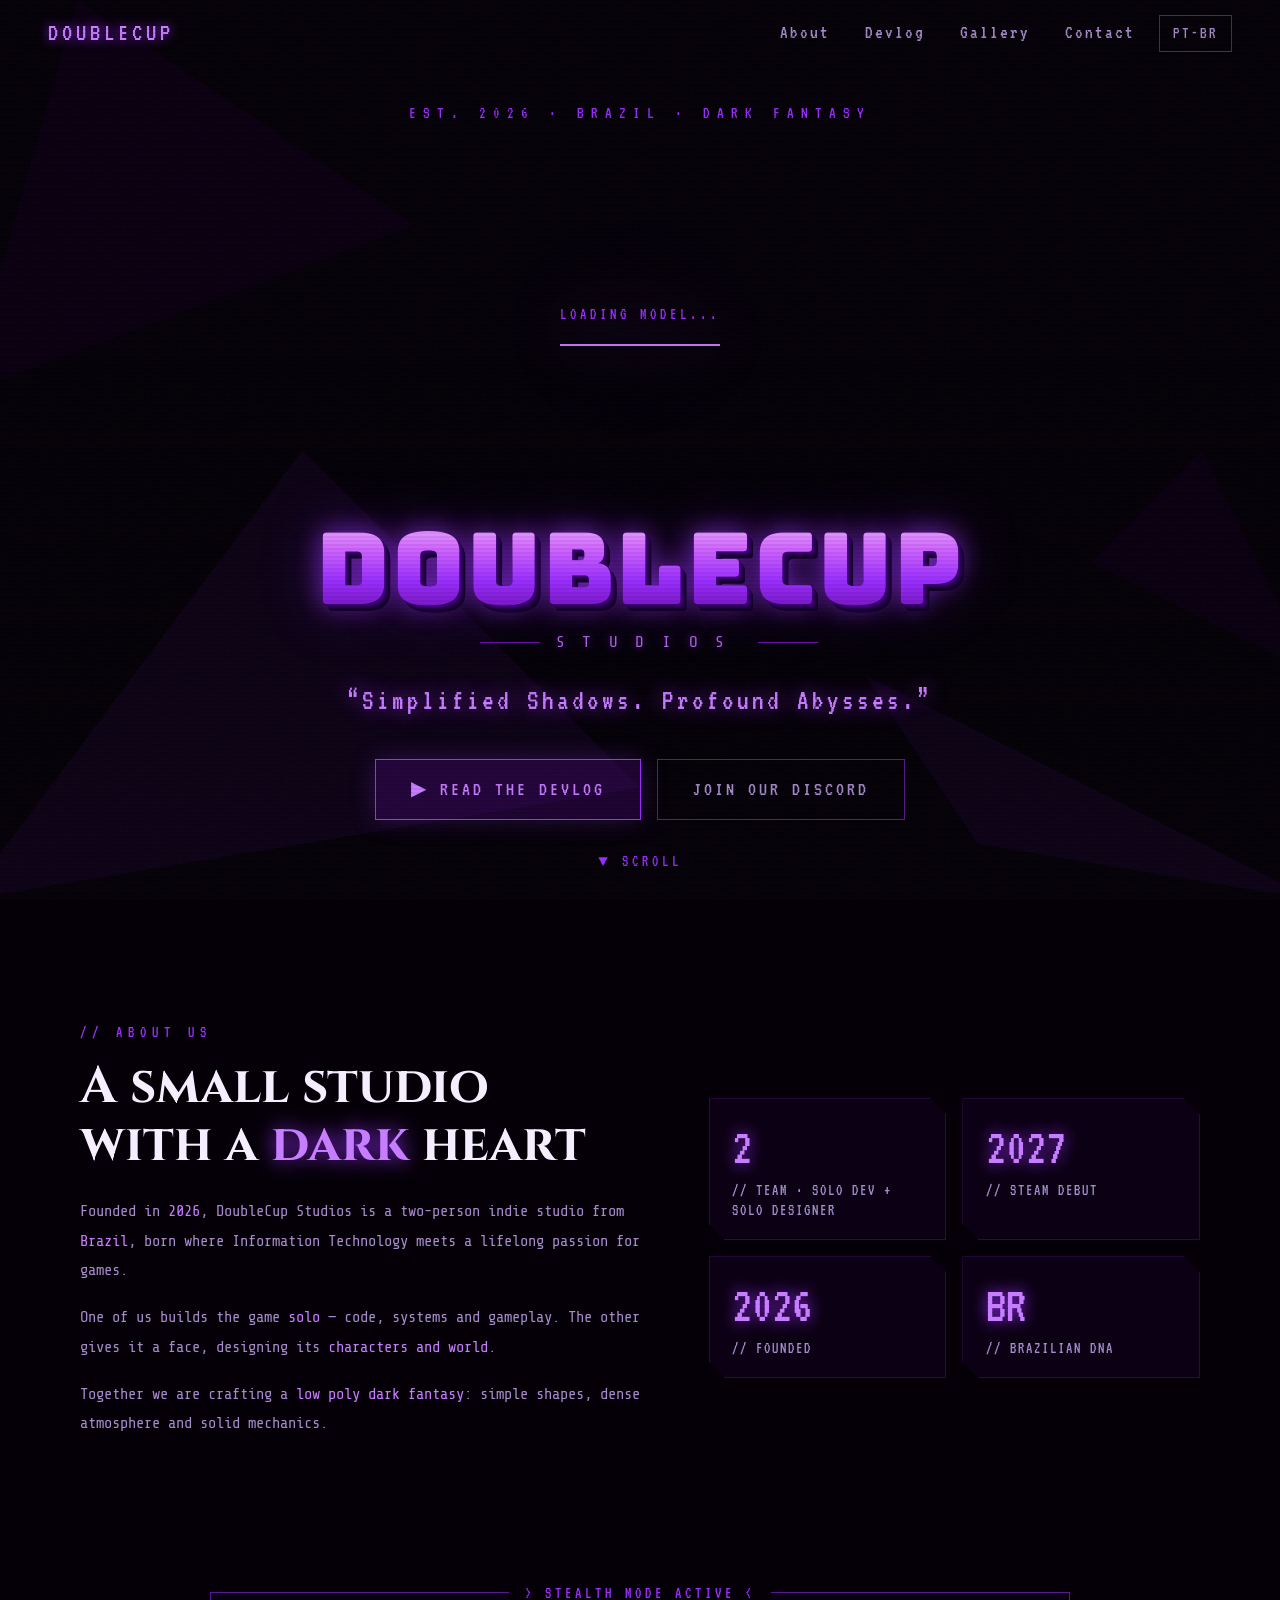
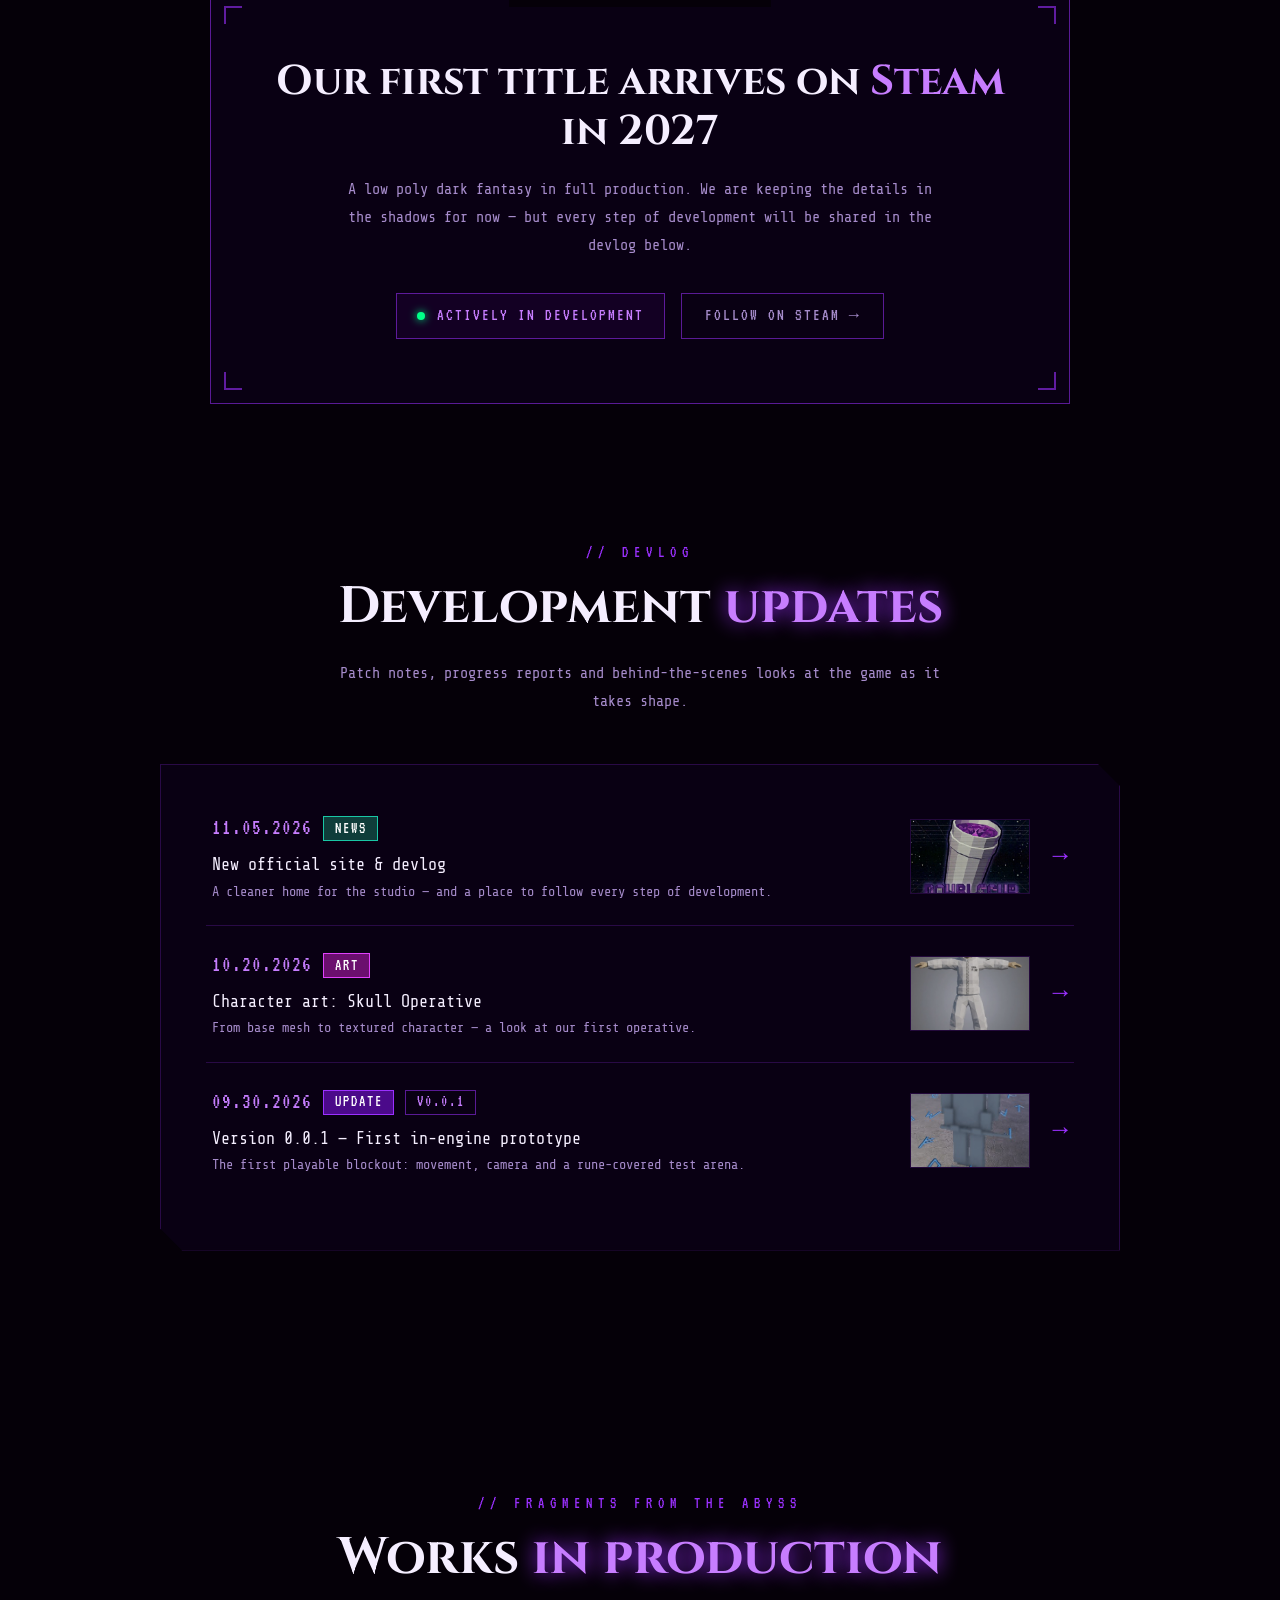
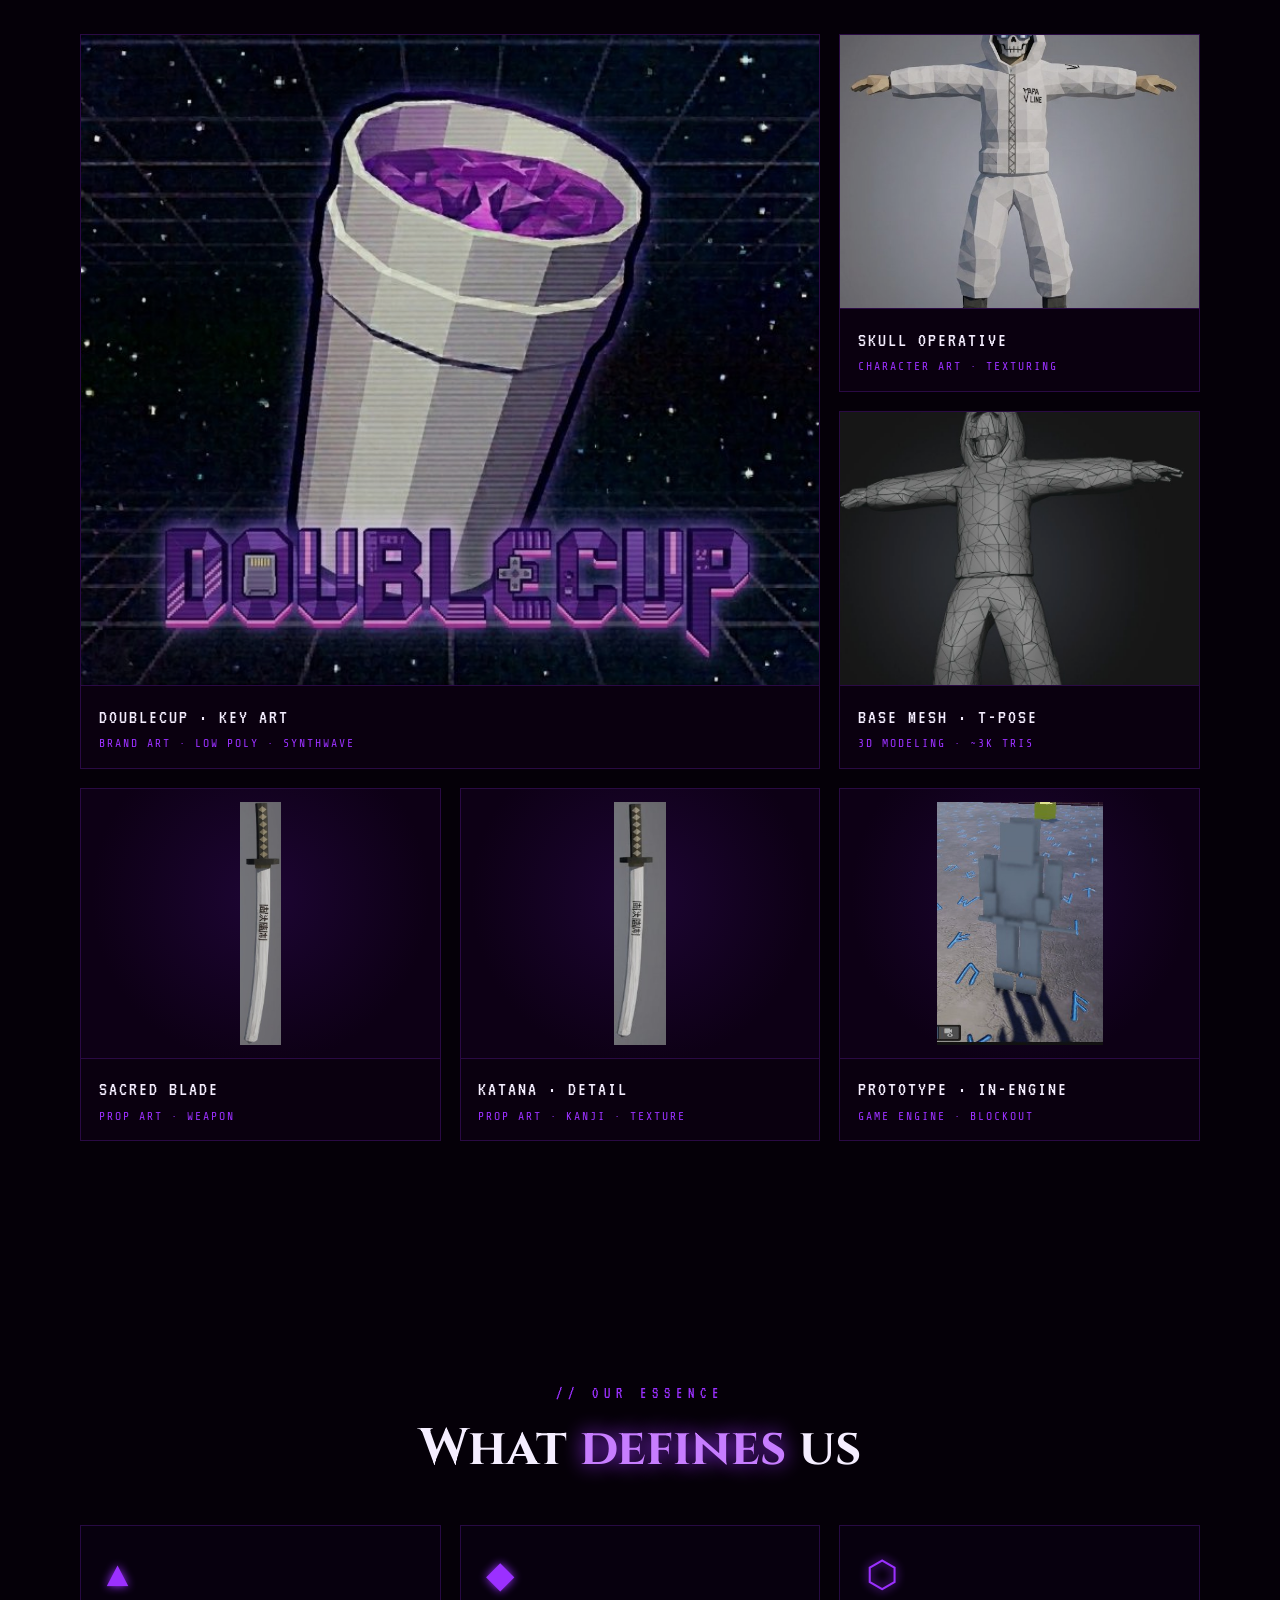
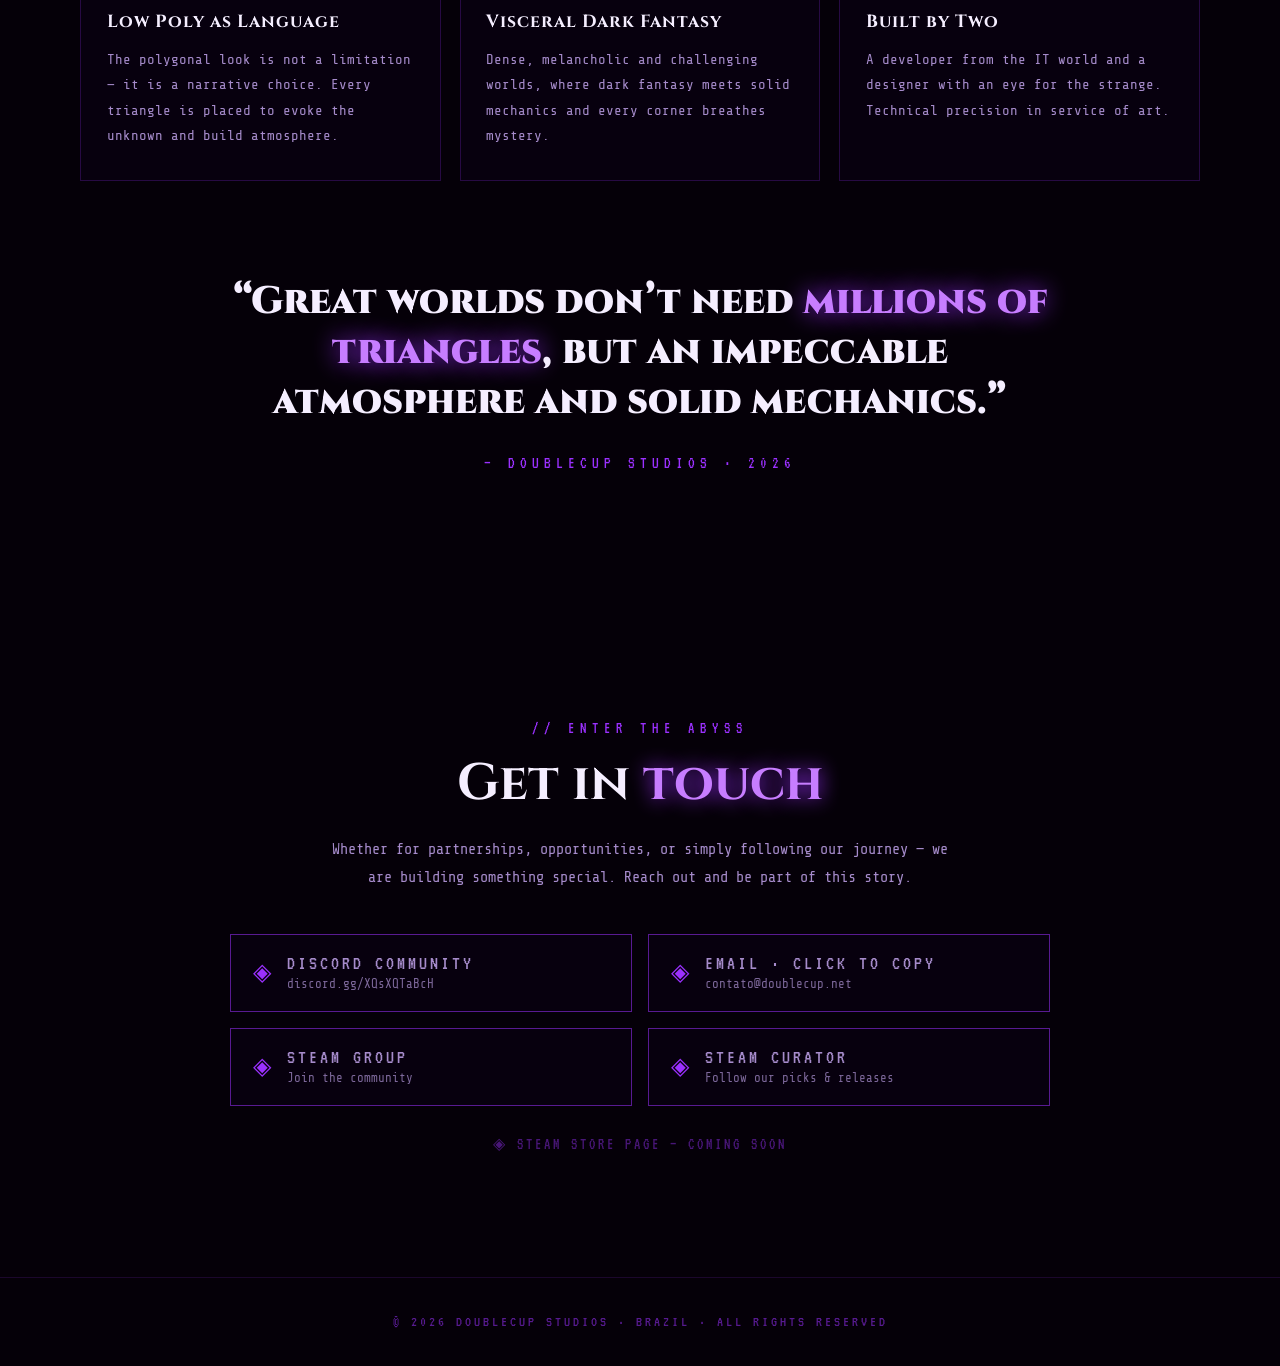
==== index.html @ 80211836 "Update da LandingPage 05/11/26" ====
<!DOCTYPE html>
<html lang="en">
<head>
  <meta charset="UTF-8">
  <meta name="viewport" content="width=device-width, initial-scale=1.0">
  <title>DoubleCup Studios</title>
  <meta name="description" content="DoubleCup Studios: a two-person indie game studio from Brazil crafting a low poly dark fantasy. First title coming to Steam in 2027.">
  <meta name="theme-color" content="#050008">

  <!-- Social share (Open Graph / Twitter) -->
  <meta property="og:type"        content="website">
  <meta property="og:site_name"   content="DoubleCup Studios">
  <meta property="og:title"       content="DoubleCup Studios">
  <meta property="og:description" content="Two-person indie studio from Brazil. Low poly dark fantasy, coming to Steam in 2027.">
  <meta property="og:url"         content="https://doublecup.vercel.app/">
  <meta property="og:image"       content="https://doublecup.vercel.app/assets/images/gallery/key-art.jpg">
  <meta name="twitter:card"       content="summary_large_image">

  <!-- Favicon -->
  <link rel="icon" type="image/png" sizes="64x64" href="assets/images/favicon-64.png">
  <link rel="icon" type="image/png" sizes="32x32" href="assets/images/favicon-32.png">
  <link rel="apple-touch-icon" href="assets/images/favicon.png">

  <!-- Fonts -->
  <link rel="preconnect" href="https://fonts.googleapis.com">
  <link rel="preconnect" href="https://fonts.gstatic.com" crossorigin>
  <link rel="stylesheet" href="https://fonts.googleapis.com/css2?family=Bungee&family=Cinzel:wght@700;900&family=Share+Tech+Mono&family=VT323&display=swap">

  <link rel="stylesheet" href="assets/css/styles.css">

  <!-- Marks JS as available so scroll-reveal only hides content when it can reveal it -->
  <script>document.documentElement.classList.add('js');</script>

  <!-- Three.js r128 — keep this exact version: the cup's "glitched" liquid look depends on it -->
  <script src="https://cdnjs.cloudflare.com/ajax/libs/three.js/r128/three.min.js" defer></script>
  <script src="assets/js/cup-geometry.js" defer></script>
  <script src="assets/js/i18n.js" defer></script>
  <script src="assets/js/devlog-data.js" defer></script>
  <script src="assets/js/main.js" defer></script>
</head>
<body>

  <a class="skip-link" href="#main" data-i18n="a11y.skip">Skip to content</a>

  <!-- Fixed background layers -->
  <div class="grid-bg" aria-hidden="true"></div>
  <div class="noise" aria-hidden="true"></div>

  <!-- ═════════════ NAVIGATION ═════════════ -->
  <header class="site-nav" id="siteNav">
    <a href="#hero" class="nav-logo" aria-label="DoubleCup Studios — top">DOUBLECUP</a>

    <nav class="nav-menu" id="navMenu" aria-label="Main">
      <ul class="nav-links">
        <li><a href="#about"   data-i18n="nav.about">About</a></li>
        <li><a href="#devlog"  data-i18n="nav.devlog">Devlog</a></li>
        <li><a href="#gallery" data-i18n="nav.gallery">Gallery</a></li>
        <li><a href="#contact" data-i18n="nav.contact">Contact</a></li>
      </ul>
    </nav>

    <div class="nav-actions">
      <button class="lang-toggle" id="langToggle" type="button" aria-label="Switch language">PT-BR</button>
      <button class="nav-burger" id="navBurger" type="button" aria-controls="navMenu" aria-expanded="false" data-i18n-aria="a11y.menu" aria-label="Menu">
        <span></span><span></span><span></span>
      </button>
    </div>
  </header>

  <main id="main">

    <!-- ═════════════ HERO ═════════════ -->
    <section id="hero" class="hero">
      <svg class="hero-polys" aria-hidden="true" viewBox="0 0 1200 800" preserveAspectRatio="xMidYMid slice">
        <polygon points="0,800 300,400 600,700"      fill="#9B30FF"/>
        <polygon points="900,0 1200,300 1000,100"    fill="#C77DFF"/>
        <polygon points="100,0 400,200 0,350"        fill="#6A0DAD"/>
        <polygon points="800,600 1200,800 900,750"   fill="#9B30FF"/>
        <polygon points="1100,400 1200,600 1000,500" fill="#6A0DAD"/>
      </svg>

      <div class="hero-inner">
        <p class="hero-eyebrow" data-i18n="hero.eyebrow">EST. 2026 &middot; BRAZIL &middot; DARK FANTASY</p>

        <!-- 3D cup (interactive) -->
        <div id="logo-viewer" role="img" aria-label="DoubleCup 3D logo — drag to rotate">
          <div id="viewer-loading">
            <span data-i18n="hero.loading">LOADING MODEL...</span>
            <div class="viewer-bar"><div class="viewer-bar-fill"></div></div>
          </div>
          <div id="viewer-hint" data-i18n="hero.hint">DRAG TO ROTATE</div>
        </div>

        <h1 class="wordmark">
          <span class="wordmark-main" data-text="DOUBLECUP">DOUBLECUP</span>
          <span class="wordmark-sub">STUDIOS</span>
        </h1>

        <p class="hero-tagline" data-i18n="hero.tagline">&ldquo;Simplified Shadows. Profound Abysses.&rdquo;</p>

        <div class="hero-ctas">
          <a href="#devlog" class="btn btn-primary" data-i18n="hero.cta1">&#9654; Read the devlog</a>
          <a href="https://discord.gg/XQsXQTaBcH" class="btn btn-ghost" target="_blank" rel="noopener noreferrer" data-i18n="hero.cta2">Join our Discord</a>
        </div>
      </div>

      <a href="#about" class="hero-scroll" aria-label="Scroll down" data-i18n="hero.scroll">&#9660; SCROLL</a>
    </section>

    <!-- ═════════════ ABOUT ═════════════ -->
    <section id="about" class="section">
      <div class="container about-grid fade-in">
        <div>
          <span class="section-label" data-i18n="about.label">// ABOUT US</span>
          <h2 class="section-title" data-i18n="about.title">A small studio<br>with a <span>dark</span> heart</h2>
          <div class="about-text">
            <p data-i18n="about.p1">Founded in <strong>2026</strong>, DoubleCup Studios is a two-person indie studio from <strong>Brazil</strong>, born where Information Technology meets a lifelong passion for games.</p>
            <p data-i18n="about.p2">One of us builds the game <strong>solo</strong> &mdash; code, systems and gameplay. The other gives it a face, designing its <strong>characters and world</strong>.</p>
            <p data-i18n="about.p3">Together we are crafting a <strong>low poly dark fantasy</strong>: simple shapes, dense atmosphere and solid mechanics.</p>
          </div>
        </div>

        <ul class="stats" role="list">
          <li class="stat-card">
            <div class="stat-number">2</div>
            <div class="stat-label" data-i18n="stat.team">// TEAM &middot; SOLO DEV + SOLO DESIGNER</div>
          </li>
          <li class="stat-card">
            <div class="stat-number">2027</div>
            <div class="stat-label" data-i18n="stat.steam">// STEAM DEBUT</div>
          </li>
          <li class="stat-card">
            <div class="stat-number">2026</div>
            <div class="stat-label" data-i18n="stat.founded">// FOUNDED</div>
          </li>
          <li class="stat-card">
            <div class="stat-number">BR</div>
            <div class="stat-label" data-i18n="stat.br">// BRAZILIAN DNA</div>
          </li>
        </ul>
      </div>
    </section>

    <!-- ═════════════ GAME / STEAM BANNER ═════════════ -->
    <section id="game" class="section section-tight">
      <div class="container">
        <div class="stealth-inner fade-in">
          <span class="corner corner-tl"></span><span class="corner corner-tr"></span>
          <span class="corner corner-bl"></span><span class="corner corner-br"></span>

          <span class="stealth-tag" data-i18n="game.tag">&gt; STEALTH MODE ACTIVE &lt;</span>
          <h2 class="stealth-title" data-i18n="game.title">Our first title arrives on <span>Steam</span> in 2027</h2>
          <p class="stealth-desc" data-i18n="game.desc">A low poly dark fantasy in full production. We are keeping the details in the shadows for now &mdash; but every step of development will be shared in the devlog below.</p>

          <div class="stealth-actions">
            <span class="status-badge"><span class="dot" aria-hidden="true"></span><span data-i18n="game.badge">ACTIVELY IN DEVELOPMENT</span></span>
            <a class="btn btn-ghost btn-sm" href="https://store.steampowered.com/curator/46138982/" target="_blank" rel="noopener noreferrer" data-i18n="game.cta">Follow on Steam &rarr;</a>
          </div>
        </div>
      </div>
    </section>

    <!-- ═════════════ DEVLOG / UPDATES ═════════════ -->
    <section id="devlog" class="section">
      <div class="container container-narrow">
        <div class="section-head fade-in">
          <span class="section-label" data-i18n="devlog.label">// DEVLOG</span>
          <h2 class="section-title" data-i18n="devlog.title">Development <span>updates</span></h2>
          <p class="section-intro" data-i18n="devlog.intro">Patch notes, progress reports and behind-the-scenes looks at the game as it takes shape.</p>
        </div>

        <div class="devlog-panel fade-in">
          <ul class="devlog-list" id="devlogList" role="list"></ul>
          <p class="devlog-empty" id="devlogEmpty" hidden data-i18n="devlog.empty">No updates yet. Stay tuned.</p>
          <div class="devlog-more-wrap">
            <button class="btn btn-ghost btn-sm" id="devlogMore" type="button" hidden data-i18n="devlog.more">View all updates</button>
          </div>
        </div>
      </div>
    </section>

    <!-- ═════════════ GALLERY ═════════════ -->
    <section id="gallery" class="section">
      <div class="container">
        <div class="section-head fade-in">
          <span class="section-label" data-i18n="gallery.label">// FRAGMENTS FROM THE ABYSS</span>
          <h2 class="section-title" data-i18n="gallery.title">Works <span>in production</span></h2>
        </div>

        <div class="works-grid">
          <a class="work-card work-feature fade-in" href="assets/images/gallery/key-art.jpg">
            <div class="work-img-wrap">
              <img class="work-img" src="assets/images/gallery/key-art.jpg" alt="DoubleCup key art: the low poly cup over a synthwave grid" loading="lazy" width="685" height="603">
            </div>
            <div class="work-info">
              <div class="work-title" data-i18n="work.keyart.t">DOUBLECUP &middot; KEY ART</div>
              <div class="work-tag" data-i18n="work.keyart.d">Brand Art &middot; Low Poly &middot; Synthwave</div>
            </div>
          </a>

          <a class="work-card fade-in" href="assets/images/gallery/skull-operative.jpg">
            <div class="work-img-wrap">
              <img class="work-img" src="assets/images/gallery/skull-operative.jpg" alt="Skull Operative: low poly character in a white hooded suit" loading="lazy" width="621" height="630">
            </div>
            <div class="work-info">
              <div class="work-title">SKULL OPERATIVE</div>
              <div class="work-tag" data-i18n="work.skull.d">Character Art &middot; Texturing</div>
            </div>
          </a>

          <a class="work-card fade-in" href="assets/images/gallery/base-mesh.jpg">
            <div class="work-img-wrap">
              <img class="work-img" src="assets/images/gallery/base-mesh.jpg" alt="Base mesh in T-pose shown as wireframe" loading="lazy" width="766" height="690">
            </div>
            <div class="work-info">
              <div class="work-title">BASE MESH &middot; T-POSE</div>
              <div class="work-tag" data-i18n="work.mesh.d">3D Modeling &middot; ~3K Tris</div>
            </div>
          </a>

          <a class="work-card is-tall fade-in" href="assets/images/gallery/sacred-blade.jpg">
            <div class="work-img-wrap">
              <img class="work-img" src="assets/images/gallery/sacred-blade.jpg" alt="Sacred Blade: low poly katana with kanji engraving" loading="lazy" width="114" height="681">
            </div>
            <div class="work-info">
              <div class="work-title" data-i18n="work.blade.t">SACRED BLADE</div>
              <div class="work-tag" data-i18n="work.blade.d">Prop Art &middot; Weapon</div>
            </div>
          </a>

          <a class="work-card is-tall fade-in" href="assets/images/gallery/katana-detail.jpg">
            <div class="work-img-wrap">
              <img class="work-img" src="assets/images/gallery/katana-detail.jpg" alt="Katana detail view" loading="lazy" width="74" height="352">
            </div>
            <div class="work-info">
              <div class="work-title" data-i18n="work.katana.t">KATANA &middot; DETAIL</div>
              <div class="work-tag" data-i18n="work.katana.d">Prop Art &middot; Kanji &middot; Texture</div>
            </div>
          </a>

          <a class="work-card is-tall fade-in" href="assets/images/gallery/prototype-engine.jpg">
            <div class="work-img-wrap">
              <img class="work-img" src="assets/images/gallery/prototype-engine.jpg" alt="In-engine prototype: blockout character on a rune-covered floor" loading="lazy" width="269" height="395">
            </div>
            <div class="work-info">
              <div class="work-title" data-i18n="work.proto.t">PROTOTYPE &middot; IN-ENGINE</div>
              <div class="work-tag" data-i18n="work.proto.d">Game Engine &middot; Blockout</div>
            </div>
          </a>
        </div>
      </div>
    </section>

    <!-- ═════════════ ESSENCE + MANIFESTO ═════════════ -->
    <section id="essence" class="section">
      <div class="container">
        <div class="section-head fade-in">
          <span class="section-label" data-i18n="essence.label">// OUR ESSENCE</span>
          <h2 class="section-title" data-i18n="essence.title">What <span>defines</span> us</h2>
        </div>

        <div class="pillars-grid">
          <article class="pillar fade-in">
            <div class="pillar-glyph" aria-hidden="true">&#9650;</div>
            <h3 class="pillar-title" data-i18n="p1.t">Low Poly as Language</h3>
            <p class="pillar-text" data-i18n="p1.x">The polygonal look is not a limitation &mdash; it is a narrative choice. Every triangle is placed to evoke the unknown and build atmosphere.</p>
          </article>
          <article class="pillar fade-in">
            <div class="pillar-glyph" aria-hidden="true">&#9670;</div>
            <h3 class="pillar-title" data-i18n="p2.t">Visceral Dark Fantasy</h3>
            <p class="pillar-text" data-i18n="p2.x">Dense, melancholic and challenging worlds, where dark fantasy meets solid mechanics and every corner breathes mystery.</p>
          </article>
          <article class="pillar fade-in">
            <div class="pillar-glyph" aria-hidden="true">&#11041;</div>
            <h3 class="pillar-title" data-i18n="p3.t">Built by Two</h3>
            <p class="pillar-text" data-i18n="p3.x">A developer from the IT world and a designer with an eye for the strange. Technical precision in service of art.</p>
          </article>
        </div>

        <figure class="manifesto fade-in">
          <blockquote data-i18n="manifesto.q">&ldquo;Great worlds don&rsquo;t need <span class="highlight">millions of triangles</span>, but an impeccable atmosphere and solid mechanics.&rdquo;</blockquote>
          <figcaption>&mdash; DOUBLECUP STUDIOS &middot; 2026</figcaption>
        </figure>
      </div>
    </section>

    <!-- ═════════════ CONTACT ═════════════ -->
    <section id="contact" class="section">
      <div class="container contact-inner fade-in">
        <span class="section-label" data-i18n="contact.label">// ENTER THE ABYSS</span>
        <h2 class="section-title" data-i18n="contact.title">Get in <span>touch</span></h2>
        <p class="section-intro" data-i18n="contact.desc">Whether for partnerships, opportunities, or simply following our journey &mdash; we are building something special. Reach out and be part of this story.</p>

        <div class="contact-links">
          <a href="https://discord.gg/XQsXQTaBcH" target="_blank" rel="noopener noreferrer" class="contact-link">
            <span class="cl-glyph" aria-hidden="true">&#9672;</span>
            <span class="cl-text"><span class="cl-title" data-i18n="contact.discord">DISCORD COMMUNITY</span><span class="cl-sub">discord.gg/XQsXQTaBcH</span></span>
          </a>
          <button type="button" class="contact-link" id="copyEmailBtn" data-email="contato@doublecup.net" title="Click to copy">
            <span class="cl-glyph" aria-hidden="true">&#9672;</span>
            <span class="cl-text"><span class="cl-title" data-i18n="contact.email">EMAIL &middot; CLICK TO COPY</span><span class="cl-sub">contato@doublecup.net</span></span>
          </button>
          <a href="https://steamcommunity.com/groups/DoubleCupStudios" target="_blank" rel="noopener noreferrer" class="contact-link">
            <span class="cl-glyph" aria-hidden="true">&#9672;</span>
            <span class="cl-text"><span class="cl-title" data-i18n="contact.group">STEAM GROUP</span><span class="cl-sub" data-i18n="contact.group.sub">Join the community</span></span>
          </a>
          <a href="https://store.steampowered.com/curator/46138982/" target="_blank" rel="noopener noreferrer" class="contact-link">
            <span class="cl-glyph" aria-hidden="true">&#9672;</span>
            <span class="cl-text"><span class="cl-title" data-i18n="contact.curator">STEAM CURATOR</span><span class="cl-sub" data-i18n="contact.curator.sub">Follow our picks &amp; releases</span></span>
          </a>
        </div>

        <p class="steam-soon" data-i18n="contact.soon">&#9672; Steam store page &mdash; coming soon</p>
      </div>
    </section>

  </main>

  <!-- ═════════════ FOOTER ═════════════ -->
  <footer class="site-footer">
    <p class="footer-text" data-i18n="footer.text">&copy; 2026 DOUBLECUP STUDIOS &middot; BRAZIL &middot; ALL RIGHTS RESERVED</p>
  </footer>

  <!-- Toast -->
  <div class="copy-toast" id="copyToast" role="status" aria-live="polite"></div>

  <!-- ═════════════ DEVLOG POST MODAL ═════════════ -->
  <div class="post-modal" id="postModal" hidden>
    <div class="post-backdrop" data-close></div>
    <article class="post-panel" role="dialog" aria-modal="true" aria-labelledby="postTitle">
      <header class="post-head">
        <div class="post-meta">
          <time id="postDate"></time>
          <span class="chip" id="postCat"></span>
          <span class="chip chip-ghost" id="postVersion" hidden></span>
        </div>
        <button class="icon-btn" type="button" data-close data-i18n-aria="devlog.close" aria-label="Close">&#x2715;</button>
      </header>
      <div class="post-scroll" id="postScroll">
        <h2 class="post-title" id="postTitle"></h2>
        <div class="post-body" id="postBody"></div>
        <div class="post-gallery" id="postGallery"></div>
      </div>
      <footer class="post-foot">
        <button class="btn btn-ghost btn-sm" type="button" id="postOlder" data-i18n="devlog.older">&larr; Older</button>
        <button class="btn btn-ghost btn-sm" type="button" id="postNewer" data-i18n="devlog.newer">Newer &rarr;</button>
      </footer>
    </article>
  </div>

  <!-- ═════════════ LIGHTBOX ═════════════ -->
  <div id="lightbox" role="dialog" aria-modal="true" aria-label="Image viewer" hidden>
    <button class="icon-btn lb-close" id="lbClose" type="button" aria-label="Close">&#x2715;</button>
    <button class="lb-arrow lb-prev" id="lbPrev" type="button" aria-label="Previous image">&#9664;</button>
    <button class="lb-arrow lb-next" id="lbNext" type="button" aria-label="Next image">&#9654;</button>
    <figure class="lb-figure">
      <img id="lbImg" src="data:," alt="">
      <figcaption id="lbCaption"><strong id="lbTitle"></strong><span id="lbTag"></span></figcaption>
    </figure>
    <div id="lbCounter"></div>
  </div>

</body>
</html>
---- assets/css/styles.css ----
/* ═══════════════════════════════════════════════════════════
   DoubleCup Studios — styles.css
   Dark Fantasy · Low Poly · PS1 Aesthetic
═══════════════════════════════════════════════════════════ */

/* ── DESIGN TOKENS ── */
:root {
  --purple:      #9B30FF;
  --purple-dim:  #6A0DAD;
  --purple-dark: #3D0066;
  --neon:        #C77DFF;
  --neon-bright: #E040FB;
  --green:       #00FF88;
  --bg:          #050008;
  --bg2:         #0A000F;
  --panel:       rgba(12, 0, 24, 0.72);
  --line:        rgba(155, 48, 255, 0.22);
  --line-strong: rgba(155, 48, 255, 0.55);
  --grid-color:  rgba(100, 0, 180, 0.18);
  --text:        #E8D5FF;
  --text-muted:  #A68BCB;
  --white:       #F5EEFF;

  --font-pixel:  'VT323', monospace;
  --font-mono:   'Share Tech Mono', monospace;
  --font-serif:  'Cinzel', serif;
  --font-block:  'Bungee', 'VT323', sans-serif;

  --nav-h:       68px;
  --container:   1120px;
  --cut:         16px;   /* clipped-corner size */
  color-scheme: dark;
}

/* ── RESET ── */
*, *::before, *::after { box-sizing: border-box; margin: 0; padding: 0; }
html { scroll-behavior: smooth; scroll-padding-top: var(--nav-h); -webkit-text-size-adjust: 100%; }
img { display: block; max-width: 100%; }
button { font: inherit; color: inherit; }
ul[role="list"] { list-style: none; }
[hidden] { display: none !important; }

/* ── BASE ── */
body {
  background: var(--bg);
  color: var(--text);
  font-family: var(--font-mono);
  line-height: 1.6;
  overflow-x: hidden;
}
::selection { background: var(--purple-dim); color: #fff; }
a { color: inherit; }
:focus-visible { outline: 2px solid var(--neon); outline-offset: 3px; }

.skip-link {
  position: fixed; top: -100px; left: 1rem; z-index: 30000;
  background: var(--purple-dim); color: #fff; padding: .6rem 1rem;
  font-family: var(--font-pixel); font-size: 1.1rem; letter-spacing: 2px; text-decoration: none;
}
.skip-link:focus { top: 1rem; }

/* ── SCANLINES (subtle) ── */
body::before {
  content: '';
  position: fixed; inset: 0;
  background: repeating-linear-gradient(0deg, transparent, transparent 2px, rgba(0,0,0,0.06) 2px, rgba(0,0,0,0.06) 4px);
  pointer-events: none;
  z-index: 9000;
}

/* ── RETRO GRID BACKGROUND ── */
.grid-bg { position: fixed; inset: 0; z-index: 0; overflow: hidden; pointer-events: none; }
.grid-bg::before {
  content: '';
  position: absolute; inset: -50%;
  background-image:
    linear-gradient(var(--grid-color) 1px, transparent 1px),
    linear-gradient(90deg, var(--grid-color) 1px, transparent 1px);
  background-size: 60px 60px;
  transform: perspective(600px) rotateX(45deg) translateY(-30%);
  transform-origin: center bottom;
  animation: gridScroll 12s linear infinite;
}
.grid-bg::after {
  content: '';
  position: absolute; bottom: 0; left: 0; right: 0; height: 60%;
  background: linear-gradient(to top, var(--bg) 20%, transparent);
}
@keyframes gridScroll {
  from { transform: perspective(600px) rotateX(45deg) translateY(-30%); }
  to   { transform: perspective(600px) rotateX(45deg) translateY(-30%) translateZ(-60px); }
}

.noise {
  position: fixed; inset: 0; z-index: 1; pointer-events: none; opacity: 0.03;
  background-image: url("data:image/svg+xml,%3Csvg viewBox='0 0 256 256' xmlns='http://www.w3.org/2000/svg'%3E%3Cfilter id='n'%3E%3CfeTurbulence type='fractalNoise' baseFrequency='0.9' numOctaves='4' stitchTiles='stitch'/%3E%3C/filter%3E%3Crect width='100%25' height='100%25' filter='url(%23n)'/%3E%3C/svg%3E");
  background-size: 256px;
}

/* ═════════════ NAVIGATION ═════════════ */
.site-nav {
  position: fixed; top: 0; left: 0; right: 0; z-index: 100;
  height: var(--nav-h);
  display: flex; align-items: center; justify-content: space-between; gap: 1.5rem;
  padding: 0 clamp(1rem, 4vw, 3rem);
  border-bottom: 1px solid transparent;
  transition: background .3s, border-color .3s, backdrop-filter .3s;
}
.site-nav.scrolled {
  background: rgba(5, 0, 8, 0.86);
  border-bottom-color: var(--line);
  -webkit-backdrop-filter: blur(10px);
  backdrop-filter: blur(10px);
}
.nav-logo {
  font-family: var(--font-pixel); font-size: 1.6rem; letter-spacing: 4px;
  color: var(--neon); text-shadow: 0 0 12px var(--purple); text-decoration: none;
}
.nav-menu { margin-left: auto; }
.nav-links { display: flex; gap: 2.2rem; list-style: none; }
.nav-links a {
  font-family: var(--font-pixel); font-size: 1.2rem; letter-spacing: 2px;
  color: var(--text-muted); text-decoration: none; position: relative; transition: color .2s;
}
.nav-links a::after {
  content: ''; position: absolute; bottom: -4px; left: 0;
  width: 0; height: 1px; background: var(--neon); transition: width .2s;
}
.nav-links a:hover, .nav-links a.active { color: var(--neon); }
.nav-links a:hover::after, .nav-links a.active::after { width: 100%; }

.nav-actions { display: flex; align-items: center; gap: .8rem; }
.lang-toggle {
  font-family: var(--font-pixel); font-size: 1.05rem; letter-spacing: 2px;
  color: var(--text-muted); background: transparent;
  border: 1px solid var(--line-strong); padding: .25rem .8rem; cursor: pointer;
  transition: color .2s, border-color .2s;
}
.lang-toggle:hover { color: var(--neon); border-color: var(--neon); }

.nav-burger {
  display: none; width: 40px; height: 36px; background: transparent;
  border: 1px solid var(--line-strong); cursor: pointer;
  flex-direction: column; justify-content: center; align-items: center; gap: 5px;
}
.nav-burger span { display: block; width: 18px; height: 2px; background: var(--neon); transition: transform .25s, opacity .25s; }
.nav-burger[aria-expanded="true"] span:nth-child(1) { transform: translateY(7px) rotate(45deg); }
.nav-burger[aria-expanded="true"] span:nth-child(2) { opacity: 0; }
.nav-burger[aria-expanded="true"] span:nth-child(3) { transform: translateY(-7px) rotate(-45deg); }

/* ═════════════ SHARED ═════════════ */
main, .site-footer { position: relative; z-index: 2; }
.section { padding: clamp(4.5rem, 10vw, 7.5rem) clamp(1rem, 4vw, 2rem); }
.section-tight { padding-top: 1rem; padding-bottom: 1rem; }
.container { max-width: var(--container); margin: 0 auto; }
.container-narrow { max-width: 960px; }
.section-head { text-align: center; margin-bottom: 3rem; }

.section-label {
  display: block; margin-bottom: .8rem;
  font-family: var(--font-pixel); font-size: 1rem; letter-spacing: 6px; color: var(--purple);
}
.section-title {
  font-family: var(--font-serif); font-weight: 700;
  font-size: clamp(2rem, 5vw, 3.2rem); line-height: 1.12;
  color: var(--white); margin-bottom: 1.5rem;
}
.section-title span { color: var(--neon); text-shadow: 0 0 20px var(--purple); }
.section-intro { color: var(--text-muted); font-size: .95rem; line-height: 1.85; max-width: 620px; margin: 0 auto; }

/* Buttons */
.btn {
  display: inline-flex; align-items: center; justify-content: center; gap: .6rem;
  padding: .85rem 2.2rem; cursor: pointer;
  font-family: var(--font-pixel); font-size: 1.25rem; letter-spacing: 3px; text-transform: uppercase;
  text-decoration: none; position: relative; overflow: hidden; isolation: isolate;
  border: 1px solid var(--purple); background: transparent; color: var(--neon);
  transition: color .3s, border-color .3s, background .3s;
}
.btn::before {
  content: ''; position: absolute; inset: 0; z-index: -1;
  background: var(--purple-dim); transform: translateX(-101%); transition: transform .3s;
}
.btn:hover::before { transform: translateX(0); }
.btn:hover { color: #fff; border-color: var(--neon); }
.btn-primary { background: rgba(106, 13, 173, 0.25); box-shadow: 0 0 24px rgba(155,48,255,.25); }
.btn-ghost { border-color: var(--line-strong); color: var(--text-muted); }
.btn-sm { padding: .55rem 1.4rem; font-size: 1.05rem; letter-spacing: 2px; }
.btn:disabled { opacity: .35; cursor: default; }
.btn:disabled::before { display: none; }
.btn:disabled:hover { color: var(--text-muted); border-color: var(--line-strong); }

.icon-btn {
  background: none; border: 1px solid transparent; cursor: pointer;
  font-family: var(--font-pixel); font-size: 1.6rem; line-height: 1;
  color: var(--text-muted); width: 40px; height: 40px;
  display: inline-flex; align-items: center; justify-content: center;
  transition: color .2s, border-color .2s, transform .2s;
}
.icon-btn:hover { color: var(--neon); border-color: var(--line-strong); transform: rotate(90deg); }

.chip {
  display: inline-block; padding: .05rem .65rem;
  font-family: var(--font-pixel); font-size: 1rem; letter-spacing: 2px; line-height: 1.35;
  color: #fff; background: var(--purple-dim); border: 1px solid var(--purple);
  text-transform: uppercase; white-space: nowrap;
}
.chip-update  { background: #4b0a8a; }
.chip-devlog  { background: #2e1066; border-color: #6a4dff; }
.chip-art     { background: #6b0f6e; border-color: var(--neon-bright); }
.chip-news    { background: #0f3d3a; border-color: #19c7a5; }
.chip-ghost   { background: transparent; color: var(--neon); border-color: var(--line-strong); }

/* ═════════════ HERO ═════════════ */
.hero {
  position: relative; min-height: 100vh; min-height: 100svh;
  display: flex; align-items: center; justify-content: center; text-align: center;
  padding: calc(var(--nav-h) + 2rem) 1rem 5rem;
  overflow: hidden;
}
.hero-polys { position: absolute; inset: 0; width: 100%; height: 100%; pointer-events: none; opacity: .06; }
.hero-inner { position: relative; z-index: 1; display: flex; flex-direction: column; align-items: center; }
.hero-eyebrow {
  font-family: var(--font-pixel); font-size: 1.05rem; letter-spacing: 7px; color: var(--purple);
  margin-bottom: .5rem;
}

/* 3D viewer */
#logo-viewer {
  width: 440px; height: 380px; max-width: 86vw; max-height: 42vh;
  position: relative; margin: 0 auto .4rem;
  filter: drop-shadow(0 0 28px rgba(155,48,255,.6)) drop-shadow(0 0 70px rgba(155,48,255,.18));
}
#logo-viewer canvas { width: 100% !important; height: 100% !important; display: block; cursor: grab; touch-action: pan-y; }
#logo-viewer canvas:active { cursor: grabbing; }
#logo-viewer .viewer-fallback { width: 100%; height: 100%; object-fit: contain; animation: logoFloat 6s ease-in-out infinite; }
#viewer-loading {
  position: absolute; inset: 0; display: flex; flex-direction: column; align-items: center; justify-content: center;
  font-family: var(--font-pixel); color: var(--purple); letter-spacing: 4px; font-size: 1rem; pointer-events: none;
}
.viewer-bar { width: 160px; height: 2px; background: rgba(155,48,255,.2); margin-top: 1rem; overflow: hidden; }
.viewer-bar-fill { height: 100%; background: var(--neon); animation: loadBar 1.8s ease-in-out infinite; }
@keyframes loadBar { from { width: 0; } to { width: 100%; } }
#viewer-hint {
  position: absolute; bottom: 6px; left: 50%; transform: translateX(-50%);
  font-family: var(--font-pixel); font-size: .9rem; letter-spacing: 3px;
  color: rgba(199,125,255,.55); white-space: nowrap; pointer-events: none;
  opacity: 0; transition: opacity 1s;
}

/* Wordmark — chunky extruded block letters */
.wordmark {
  display: flex; flex-direction: column; align-items: center;
  margin-bottom: 1.4rem; font-weight: 400;
  animation: logoFloat 6s ease-in-out infinite;
}
.wordmark-main {
  position: relative; display: inline-block;
  font-family: var(--font-block);
  font-size: clamp(2.5rem, 10.5vw, 6.2rem); line-height: 1; letter-spacing: .02em;
  background: linear-gradient(180deg, #F1B8FF 0%, #D066FF 30%, #9B30FF 62%, #6A0DAD 100%);
  -webkit-background-clip: text; background-clip: text;
  color: transparent; -webkit-text-fill-color: transparent;
}
/* extrude + glow layer drawn behind the gradient face */
.wordmark-main::before {
  content: attr(data-text);
  position: absolute; left: 0; top: 0; z-index: -1;
  color: #2A0050; -webkit-text-fill-color: #2A0050;
  text-shadow:
    1px 1px 0 #3D0077, 2px 2px 0 #3D0077, 3px 3px 0 #2A0050,
    4px 4px 0 #2A0050, 5px 5px 0 #1A0035, 6px 7px 0 #12002A,
    0 0 26px rgba(155,48,255,.75), 0 0 60px rgba(155,48,255,.35);
}
.wordmark-sub {
  margin-top: .7rem; display: inline-flex; align-items: center; gap: 1rem;
  font-family: var(--font-mono); font-size: clamp(.8rem, 2vw, 1rem); letter-spacing: 1.1em;
  padding-left: 1.1em; color: #B066E6; text-shadow: 0 0 10px rgba(155,48,255,.6);
}
.wordmark-sub::before, .wordmark-sub::after {
  content: ''; width: clamp(24px, 6vw, 60px); height: 1px; background: var(--purple-dim);
}
@keyframes logoFloat { 0%,100% { transform: translateY(0); } 50% { transform: translateY(-8px); } }

.hero-tagline {
  font-family: var(--font-pixel); font-size: clamp(1.25rem, 3.2vw, 1.8rem);
  color: var(--neon); letter-spacing: 3px; text-shadow: 0 0 20px var(--purple);
  margin-bottom: 2.2rem; padding: 0 .5rem;
}
.hero-ctas { display: flex; gap: 1rem; flex-wrap: wrap; justify-content: center; }
.hero-scroll {
  position: absolute; bottom: 1.6rem; left: 50%; transform: translateX(-50%);
  font-family: var(--font-pixel); font-size: 1rem; letter-spacing: 4px; color: var(--purple);
  text-decoration: none; animation: bounce 2s ease-in-out infinite;
}
@keyframes bounce { 0%,100% { transform: translate(-50%, 0); } 50% { transform: translate(-50%, 8px); } }

/* ═════════════ ABOUT ═════════════ */
.about-grid { display: grid; grid-template-columns: 1.15fr 1fr; gap: clamp(2rem, 5vw, 4rem); align-items: center; }
.about-text p { color: var(--text-muted); line-height: 1.9; font-size: .97rem; margin-bottom: 1.1rem; }
.about-text strong { color: var(--neon); font-weight: normal; }
.stats { display: grid; grid-template-columns: 1fr 1fr; gap: 1rem; }
.stat-card {
  border: 1px solid var(--line); background: rgba(61,0,102,.14);
  padding: 1.4rem 1.4rem 1.2rem;
  clip-path: polygon(0 0, calc(100% - var(--cut)) 0, 100% var(--cut), 100% 100%, var(--cut) 100%, 0 calc(100% - var(--cut)));
  transition: background .3s, border-color .3s;
}
.stat-card:hover { background: rgba(61,0,102,.3); border-color: var(--line-strong); }
.stat-number { font-family: var(--font-pixel); font-size: 3.2rem; line-height: 1; color: var(--neon); text-shadow: 0 0 15px var(--purple); }
.stat-label  { font-family: var(--font-pixel); font-size: 1rem; letter-spacing: 2px; color: var(--text-muted); margin-top: .45rem; line-height: 1.25; }

/* ═════════════ GAME BANNER ═════════════ */
.stealth-inner {
  position: relative; max-width: 860px; margin: 0 auto; text-align: center;
  border: 1px solid var(--line-strong); background: var(--panel);
  padding: clamp(2.8rem, 6vw, 4rem) clamp(1.2rem, 5vw, 3.5rem);
}
.stealth-tag {
  position: absolute; top: -.75rem; left: 50%; transform: translateX(-50%);
  background: var(--bg); padding: 0 1rem; white-space: nowrap;
  font-family: var(--font-pixel); font-size: 1rem; letter-spacing: 4px; color: var(--purple);
  animation: flicker 4s infinite;
}
.stealth-title { font-family: var(--font-serif); font-size: clamp(1.6rem, 4vw, 2.6rem); font-weight: 700; color: var(--white); line-height: 1.2; margin-bottom: 1.2rem; }
.stealth-title span { color: var(--neon); }
.stealth-desc { color: var(--text-muted); line-height: 1.85; font-size: .95rem; max-width: 600px; margin: 0 auto 2rem; }
.stealth-actions { display: flex; gap: 1rem; justify-content: center; align-items: center; flex-wrap: wrap; }
.status-badge {
  display: inline-flex; align-items: center; gap: .7rem; padding: .55rem 1.3rem;
  border: 1px solid var(--line-strong); background: rgba(61,0,102,.2);
  font-family: var(--font-pixel); font-size: 1.05rem; letter-spacing: 2px; color: var(--neon);
}
.dot { width: 8px; height: 8px; border-radius: 50%; background: var(--green); flex-shrink: 0; box-shadow: 0 0 8px var(--green); animation: pulse 1.6s ease-in-out infinite; }
@keyframes pulse { 0%,100% { opacity: 1; transform: scale(1); } 50% { opacity: .4; transform: scale(.8); } }
.corner { position: absolute; width: 18px; height: 18px; border: 0 solid var(--purple); opacity: .6; }
.corner-tl { top: .8rem; left: .8rem; border-width: 2px 0 0 2px; }
.corner-tr { top: .8rem; right: .8rem; border-width: 2px 2px 0 0; }
.corner-bl { bottom: .8rem; left: .8rem; border-width: 0 0 2px 2px; }
.corner-br { bottom: .8rem; right: .8rem; border-width: 0 2px 2px 0; }

/* ═════════════ DEVLOG ═════════════ */
.devlog-panel {
  position: relative; border: 1px solid var(--line); background: var(--panel);
  padding: clamp(.5rem, 2vw, 1.5rem) clamp(1rem, 3.5vw, 3rem) clamp(1.2rem, 3vw, 2rem);
  -webkit-backdrop-filter: blur(4px); backdrop-filter: blur(4px);
  clip-path: polygon(0 0, calc(100% - 22px) 0, 100% 22px, 100% 100%, 22px 100%, 0 calc(100% - 22px));
}
.devlog-list { list-style: none; }
.devlog-list li + li { border-top: 1px solid var(--line); }
.devlog-item {
  width: 100%; display: grid; grid-template-columns: 1fr auto auto; align-items: center; gap: 1.4rem;
  padding: 1.4rem .4rem; background: none; border: 0; text-align: left; cursor: pointer;
  transition: background .2s, padding .2s;
}
.devlog-item:hover, .devlog-item:focus-visible { background: rgba(155,48,255,.07); padding-left: 1rem; }
.devlog-meta { display: flex; align-items: center; gap: .7rem; flex-wrap: wrap; margin-bottom: .45rem; }
.devlog-meta time { font-family: var(--font-pixel); font-size: 1.35rem; letter-spacing: 1px; color: var(--neon); }
.devlog-title { font-family: var(--font-mono); font-weight: 400; font-size: 1.05rem; color: var(--white); line-height: 1.4; }
.devlog-summary { font-size: .85rem; color: var(--text-muted); margin-top: .25rem; line-height: 1.6;
  display: -webkit-box; -webkit-line-clamp: 2; -webkit-box-orient: vertical; overflow: hidden; }
.devlog-thumb {
  width: 120px; aspect-ratio: 16 / 10; object-fit: cover; border: 1px solid var(--line);
  filter: saturate(.9) brightness(.85); transition: filter .2s;
}
.devlog-item:hover .devlog-thumb { filter: none; }
.devlog-arrow { font-family: var(--font-pixel); font-size: 1.6rem; color: var(--purple); transition: transform .2s, color .2s; }
.devlog-item:hover .devlog-arrow { transform: translateX(4px); color: var(--neon); }
.devlog-empty { text-align: center; padding: 2rem 0; color: var(--text-muted); font-family: var(--font-pixel); font-size: 1.2rem; letter-spacing: 2px; }
.devlog-more-wrap { text-align: center; margin-top: 1.2rem; }

/* Post modal */
.post-modal { position: fixed; inset: 0; z-index: 10000; display: flex; align-items: center; justify-content: center; padding: clamp(.5rem, 3vw, 2rem); }
.post-backdrop { position: absolute; inset: 0; background: rgba(5,0,8,.86); -webkit-backdrop-filter: blur(8px); backdrop-filter: blur(8px); animation: fadeIn .2s ease; }
.post-panel {
  position: relative; width: min(860px, 100%); max-height: 100%;
  display: flex; flex-direction: column;
  background: #0B0016; border: 1px solid var(--line-strong);
  box-shadow: 0 0 60px rgba(155,48,255,.25);
  animation: panelIn .28s cubic-bezier(.2,.7,.2,1);
}
.post-head { display: flex; align-items: center; justify-content: space-between; gap: 1rem; padding: .9rem clamp(1rem, 3vw, 2rem); border-bottom: 1px solid var(--line); }
.post-meta { display: flex; align-items: center; gap: .7rem; flex-wrap: wrap; }
.post-meta time { font-family: var(--font-pixel); font-size: 1.35rem; color: var(--neon); letter-spacing: 1px; }
.post-scroll { overflow-y: auto; overscroll-behavior: contain; padding: clamp(1.2rem, 3vw, 2rem) clamp(1rem, 4vw, 2.6rem) 2rem; }
.post-title { font-family: var(--font-serif); font-weight: 700; font-size: clamp(1.4rem, 3.4vw, 2.1rem); line-height: 1.2; color: var(--white); margin-bottom: 1.4rem; }
.post-body { color: var(--text); font-size: .97rem; line-height: 1.85; }
.post-body > * + * { margin-top: 1rem; }
.post-body h3 { font-family: var(--font-pixel); font-weight: 400; font-size: 1.5rem; letter-spacing: 2px; color: var(--neon); margin-top: 1.8rem; }
.post-body ul, .post-body ol { padding-left: 1.4rem; color: var(--text-muted); }
.post-body li + li { margin-top: .35rem; }
.post-body li::marker { color: var(--purple); }
.post-body strong { color: var(--white); font-weight: normal; }
.post-body a { color: var(--neon); }
.post-body code { font-family: var(--font-mono); background: rgba(155,48,255,.15); padding: 0 .3rem; }
.post-body figure img, .post-body > img { width: 100%; border: 1px solid var(--line); cursor: zoom-in; }
.post-body figcaption { font-size: .8rem; color: var(--text-muted); margin-top: .4rem; }
.post-gallery { display: grid; grid-template-columns: repeat(auto-fit, minmax(220px, 1fr)); gap: .8rem; margin-top: 1.8rem; }
.post-gallery > .post-shot:only-child { aspect-ratio: 16 / 9; }
.post-gallery > .post-shot:only-child img { object-fit: contain; }
.post-gallery:empty { display: none; }
.post-shot { position: relative; padding: 0; border: 1px solid var(--line); background: #0d0015; cursor: zoom-in; overflow: hidden; aspect-ratio: 4 / 3; }
.post-shot img { width: 100%; height: 100%; object-fit: cover; transition: transform .35s, filter .35s; }
.post-shot:hover img { transform: scale(1.05); filter: brightness(1.1); }
.post-shot span { position: absolute; left: 0; right: 0; bottom: 0; padding: .35rem .6rem; font-size: .72rem; text-align: left; color: var(--text); background: linear-gradient(transparent, rgba(5,0,8,.9)); }
.post-foot { display: flex; justify-content: space-between; gap: 1rem; padding: .8rem clamp(1rem, 3vw, 2rem); border-top: 1px solid var(--line); }
@keyframes panelIn { from { opacity: 0; transform: translateY(16px) scale(.98); } to { opacity: 1; transform: none; } }
@keyframes fadeIn  { from { opacity: 0; } to { opacity: 1; } }

/* ═════════════ GALLERY ═════════════ */
.works-grid {
  display: grid; grid-template-columns: repeat(3, 1fr); gap: 1.2rem;
}
.work-card {
  position: relative; display: flex; flex-direction: column; text-decoration: none;
  border: 1px solid var(--line); background: var(--bg2); cursor: zoom-in; overflow: hidden;
  transition: border-color .3s, transform .3s;
}
.work-card:hover { border-color: var(--line-strong); }
.work-feature { grid-column: span 2; grid-row: span 2; }
.work-img-wrap { position: relative; flex: 1; min-height: 0; aspect-ratio: 4 / 3; overflow: hidden; background: radial-gradient(circle at 50% 40%, #1d0533, #0d0015 70%); }
.work-feature .work-img-wrap { aspect-ratio: auto; }
.work-img { width: 100%; height: 100%; object-fit: cover; filter: brightness(.9) saturate(.95); transition: transform .45s, filter .45s; }
.work-card.is-tall .work-img { object-fit: contain; padding: .8rem 0; }
.work-card:hover .work-img { transform: scale(1.04); filter: brightness(1.05); }
.work-img-wrap::after {
  content: '\25C8'; position: absolute; right: .8rem; top: .6rem;
  font-family: var(--font-pixel); font-size: 1.4rem; color: var(--neon);
  opacity: 0; transition: opacity .3s; text-shadow: 0 0 12px var(--neon-bright);
}
.work-card:hover .work-img-wrap::after { opacity: 1; }
.work-info { padding: .9rem 1.1rem; border-top: 1px solid var(--line); }
.work-title { font-family: var(--font-pixel); font-size: 1.25rem; letter-spacing: 2px; color: var(--white); }
.work-tag   { font-size: .72rem; letter-spacing: 2px; color: var(--purple); text-transform: uppercase; margin-top: .15rem; }

/* ═════════════ ESSENCE ═════════════ */
.pillars-grid { display: grid; grid-template-columns: repeat(3, 1fr); gap: 1.2rem; }
.pillar {
  position: relative; overflow: hidden; padding: 2rem 1.6rem;
  border: 1px solid var(--line); background: rgba(10,0,20,.55);
  transition: border-color .3s, background .3s;
}
.pillar::before { content: ''; position: absolute; top: 0; left: 0; width: 3px; height: 0; background: var(--neon); transition: height .4s; }
.pillar:hover { border-color: var(--line-strong); background: rgba(61,0,102,.18); }
.pillar:hover::before { height: 100%; }
.pillar-glyph { font-family: var(--font-pixel); font-size: 2.3rem; color: var(--purple); text-shadow: 0 0 10px var(--purple); margin-bottom: .8rem; line-height: 1; }
.pillar-title { font-family: var(--font-serif); font-size: 1.1rem; color: var(--white); letter-spacing: 1px; margin-bottom: .7rem; }
.pillar-text { font-size: .88rem; line-height: 1.8; color: var(--text-muted); }

.manifesto { margin: clamp(4rem, 9vw, 6rem) auto 0; max-width: 860px; text-align: center; }
.manifesto blockquote {
  font-family: var(--font-serif); font-weight: 900;
  font-size: clamp(1.4rem, 3.6vw, 2.4rem); line-height: 1.3; color: var(--white);
}
.manifesto .highlight { color: var(--neon); text-shadow: 0 0 25px var(--purple); }
.manifesto figcaption { margin-top: 1.4rem; font-family: var(--font-pixel); font-size: 1.05rem; letter-spacing: 5px; color: var(--purple); }

/* ═════════════ CONTACT ═════════════ */
.contact-inner { text-align: center; max-width: 820px; }
.contact-links { display: grid; grid-template-columns: repeat(2, 1fr); gap: 1rem; margin-top: 2.6rem; }
.contact-link {
  display: flex; align-items: center; gap: 1rem; text-align: left;
  padding: 1rem 1.4rem; cursor: pointer; text-decoration: none;
  border: 1px solid var(--line-strong); background: rgba(10,0,20,.5); color: var(--text-muted);
  transition: color .2s, border-color .2s, background .2s, transform .1s;
}
.contact-link:hover { color: var(--neon); border-color: var(--purple); background: rgba(61,0,102,.25); }
.contact-link:active { transform: scale(.98); }
.cl-glyph { font-family: var(--font-pixel); font-size: 1.5rem; color: var(--purple); }
.cl-text { display: flex; flex-direction: column; min-width: 0; }
.cl-title { font-family: var(--font-pixel); font-size: 1.25rem; letter-spacing: 3px; text-transform: uppercase; line-height: 1.2; }
.cl-sub { font-size: .78rem; color: rgba(166,139,203,.75); overflow: hidden; text-overflow: ellipsis; white-space: nowrap; }
.steam-soon { margin-top: 1.6rem; font-family: var(--font-pixel); font-size: 1rem; letter-spacing: 3px; text-transform: uppercase; color: rgba(155,48,255,.45); }

/* ═════════════ FOOTER ═════════════ */
.site-footer { padding: 2rem 1rem; text-align: center; border-top: 1px solid rgba(155,48,255,.15); }
.footer-text { font-family: var(--font-pixel); font-size: .95rem; letter-spacing: 3px; color: rgba(155,48,255,.55); }

/* ═════════════ TOAST ═════════════ */
.copy-toast {
  position: fixed; bottom: 2rem; left: 50%; z-index: 20000; pointer-events: none;
  transform: translate(-50%, 12px); opacity: 0; transition: opacity .25s, transform .25s;
  background: rgba(61,0,102,.95); border: 1px solid var(--purple); color: var(--neon);
  font-family: var(--font-pixel); font-size: 1.1rem; letter-spacing: 3px;
  padding: .6rem 1.8rem; white-space: nowrap; box-shadow: 0 0 20px rgba(155,48,255,.5);
}
.copy-toast.show { opacity: 1; transform: translate(-50%, 0); }

/* ═════════════ LIGHTBOX ═════════════ */
#lightbox {
  position: fixed; inset: 0; z-index: 12000;
  display: flex; align-items: center; justify-content: center;
  background: rgba(5,0,8,.95); -webkit-backdrop-filter: blur(10px); backdrop-filter: blur(10px);
  animation: fadeIn .2s ease; padding: 4rem 4.5rem;
}
.lb-figure { display: flex; flex-direction: column; align-items: center; gap: 1rem; max-width: 100%; max-height: 100%; }
#lbImg {
  max-width: min(100%, 1100px); max-height: calc(100vh - 12rem); object-fit: contain;
  border: 1px solid var(--line-strong); box-shadow: 0 0 40px rgba(155,48,255,.45);
  animation: lbScale .3s cubic-bezier(.22,.68,0,1.2);
}
@keyframes lbScale { from { transform: scale(.9); opacity: 0; } to { transform: none; opacity: 1; } }
#lbCaption { font-family: var(--font-pixel); font-size: 1.05rem; letter-spacing: 3px; color: var(--text-muted); text-align: center; }
#lbCaption strong { display: block; color: var(--neon); font-size: 1.3rem; font-weight: 400; }
.lb-close { position: fixed; top: 1rem; right: 1.2rem; font-size: 2rem; width: 48px; height: 48px; }
.lb-arrow {
  position: fixed; top: 50%; transform: translateY(-50%);
  font-family: var(--font-pixel); font-size: 2rem; line-height: 1; cursor: pointer;
  color: rgba(199,125,255,.7); background: rgba(5,0,8,.6); border: 1px solid var(--line);
  padding: .5rem .9rem; transition: color .2s, border-color .2s, background .2s;
}
.lb-arrow:hover { color: var(--neon); border-color: var(--purple); background: rgba(61,0,102,.6); }
.lb-prev { left: 1rem; } .lb-next { right: 1rem; }
#lbCounter { position: fixed; bottom: 1.2rem; left: 50%; transform: translateX(-50%); font-family: var(--font-pixel); letter-spacing: 4px; color: rgba(155,48,255,.6); }

/* ═════════════ SCROLL REVEAL ═════════════ */
.js .fade-in { opacity: 0; transform: translateY(22px); transition: opacity .7s ease, transform .7s ease; }
.js .fade-in.visible { opacity: 1; transform: none; }

@keyframes flicker {
  0%,95%,100% { opacity: 1; } 96% { opacity: .4; } 97% { opacity: 1; } 98% { opacity: .2; } 99% { opacity: .9; }
}

/* ═════════════ RESPONSIVE ═════════════ */
@media (max-width: 900px) {
  .about-grid { grid-template-columns: 1fr; }
  .works-grid { grid-template-columns: 1fr 1fr; }
  .work-feature { grid-column: span 2; grid-row: auto; }
  .work-feature .work-img-wrap { aspect-ratio: 4 / 3; }
  .pillars-grid { grid-template-columns: 1fr; }
}

@media (max-width: 760px) {
  :root { --nav-h: 60px; }
  .nav-burger { display: inline-flex; }
  .nav-menu {
    position: fixed; top: var(--nav-h); left: 0; right: 0;
    background: rgba(5,0,8,.97); border-bottom: 1px solid var(--line);
    transform: translateY(-8px); opacity: 0; visibility: hidden;
    transition: opacity .2s, transform .2s, visibility .2s;
  }
  .nav-menu.open { opacity: 1; transform: none; visibility: visible; }
  .nav-links { flex-direction: column; gap: 0; padding: .5rem 1rem 1rem; }
  .nav-links a { display: block; padding: .8rem .4rem; font-size: 1.4rem; border-bottom: 1px solid rgba(155,48,255,.1); }
  .nav-links a::after { display: none; }
  .site-nav.menu-open { background: rgba(5,0,8,.97); border-bottom-color: var(--line); }

  .hero-eyebrow { font-size: .95rem; letter-spacing: 4px; }
  #logo-viewer { height: 320px; max-height: 38vh; }
  .devlog-item { grid-template-columns: 1fr auto; gap: .8rem; }
  .devlog-thumb { display: none; }
  .contact-links { grid-template-columns: 1fr; }
  .post-foot .btn { flex: 1; padding-left: .6rem; padding-right: .6rem; }
  #lightbox { padding: 4rem .8rem 5rem; }
  .lb-arrow { top: auto; bottom: 1rem; transform: none; }
  #lbCounter { bottom: 1.8rem; }
}

@media (max-width: 520px) {
  .stats { grid-template-columns: 1fr 1fr; gap: .7rem; }
  .stat-card { padding: 1.1rem 1rem 1rem; }
  .stat-number { font-size: 2.6rem; }
  .stat-label { font-size: .92rem; letter-spacing: 1px; }
  .works-grid { grid-template-columns: 1fr; }
  .work-feature { grid-column: auto; }
  .hero-ctas { flex-direction: column; width: 100%; max-width: 320px; }
  .stealth-tag { font-size: .85rem; letter-spacing: 2px; }
}

@media (prefers-reduced-motion: reduce) {
  html { scroll-behavior: auto; }
  *, *::before, *::after { animation-duration: .001ms !important; animation-iteration-count: 1 !important; transition-duration: .001ms !important; }
  .js .fade-in { opacity: 1; transform: none; }
}
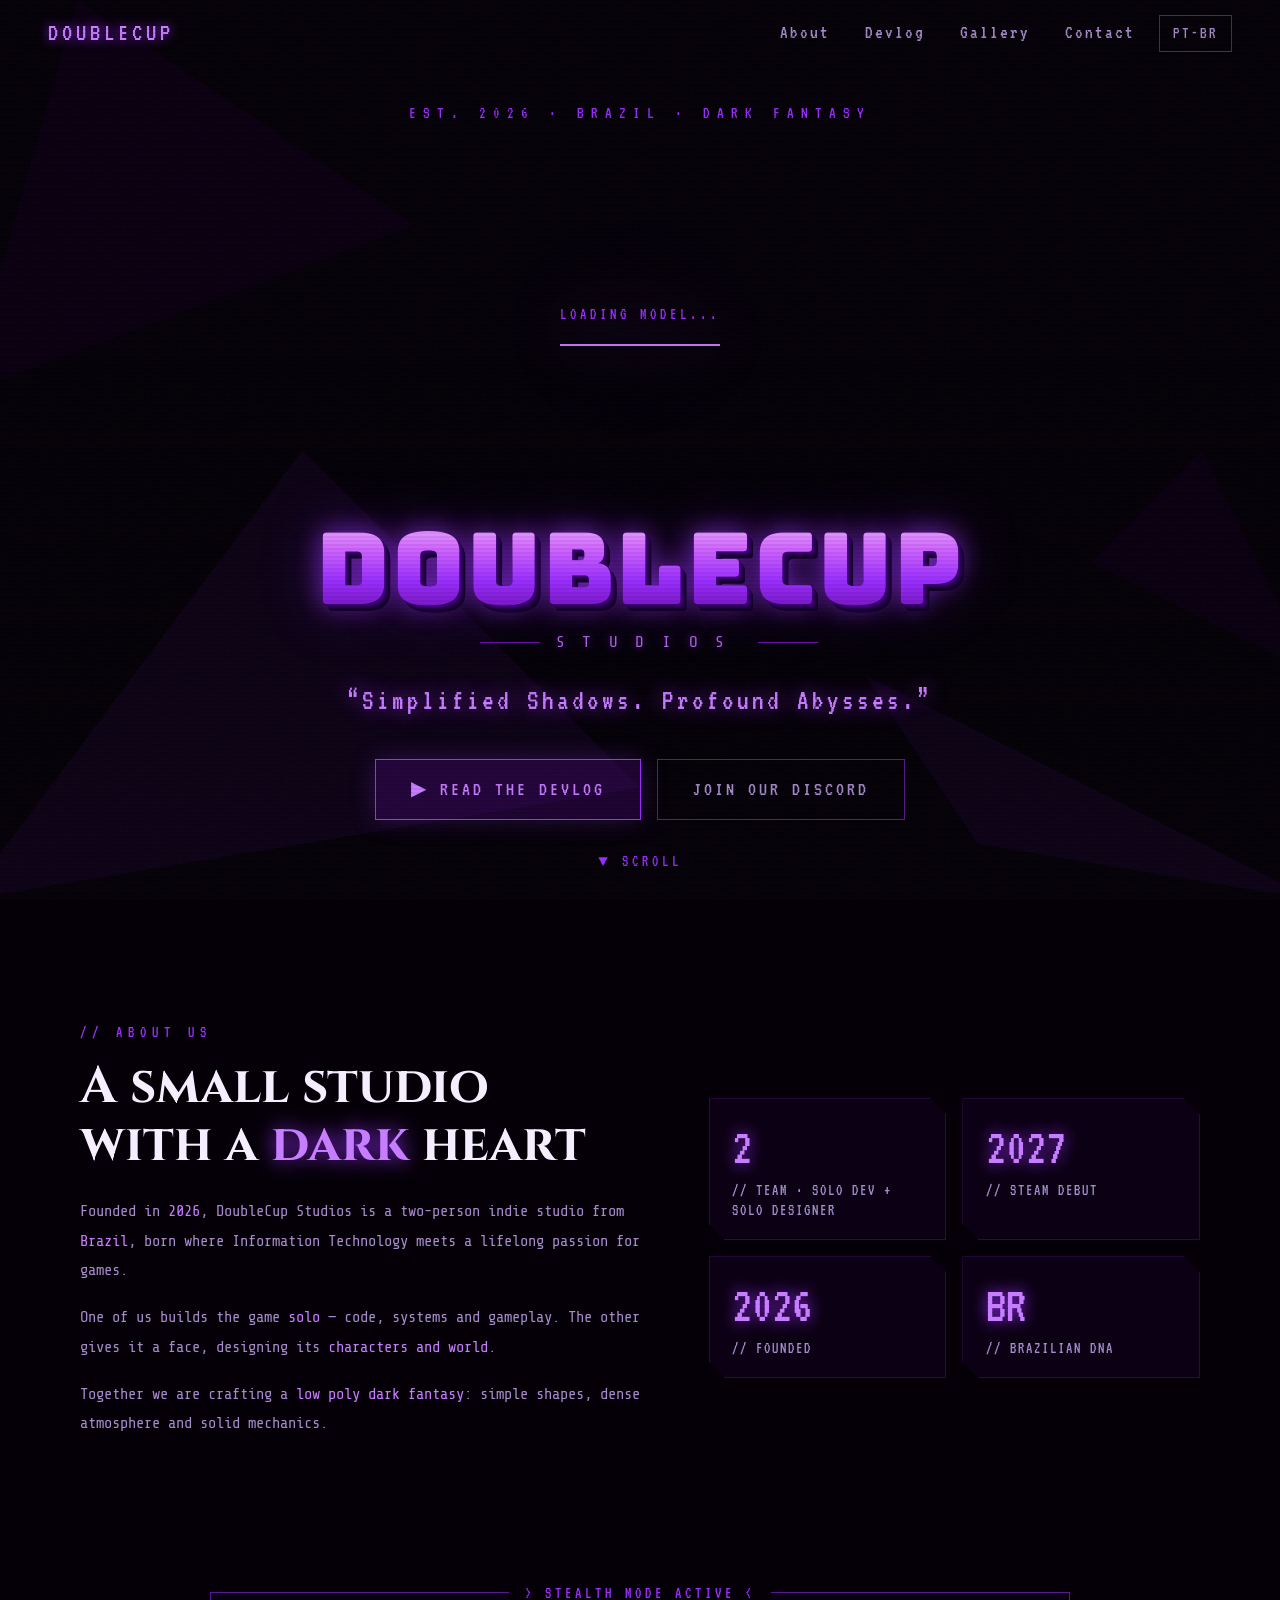
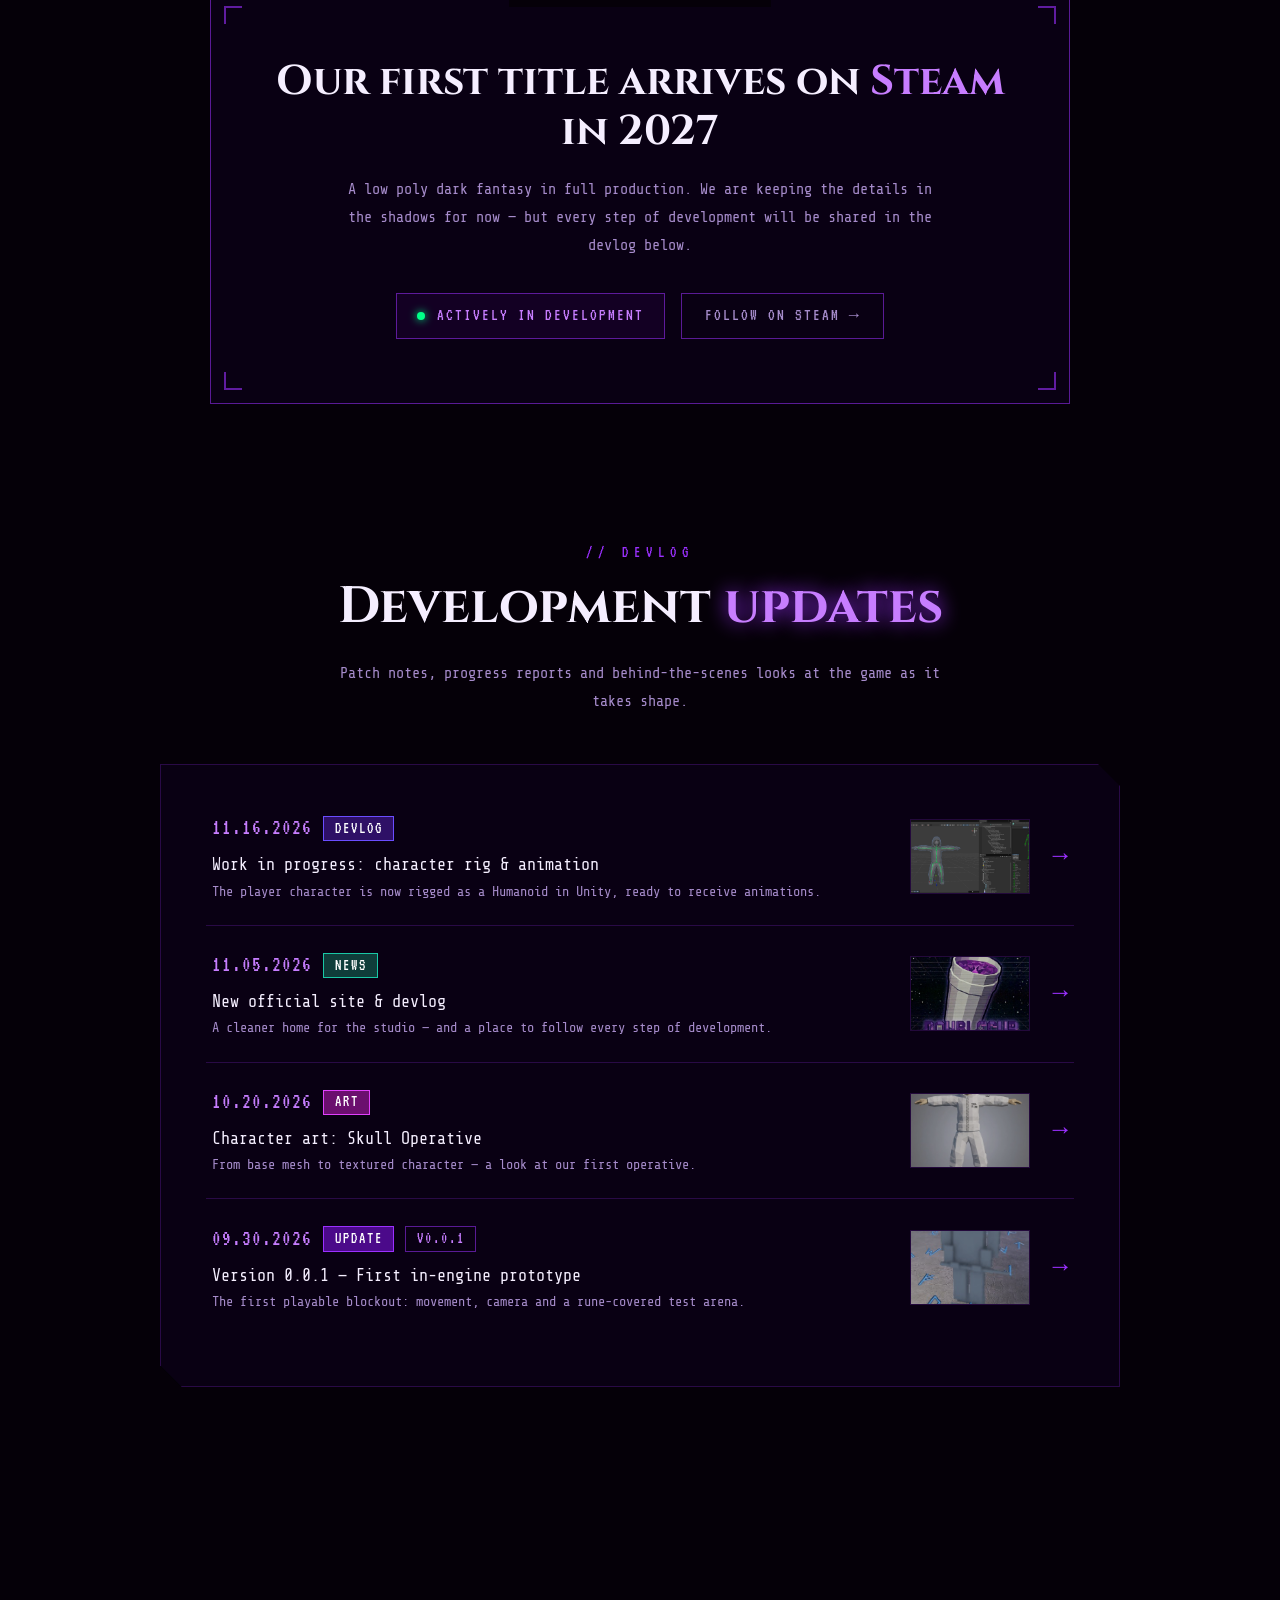
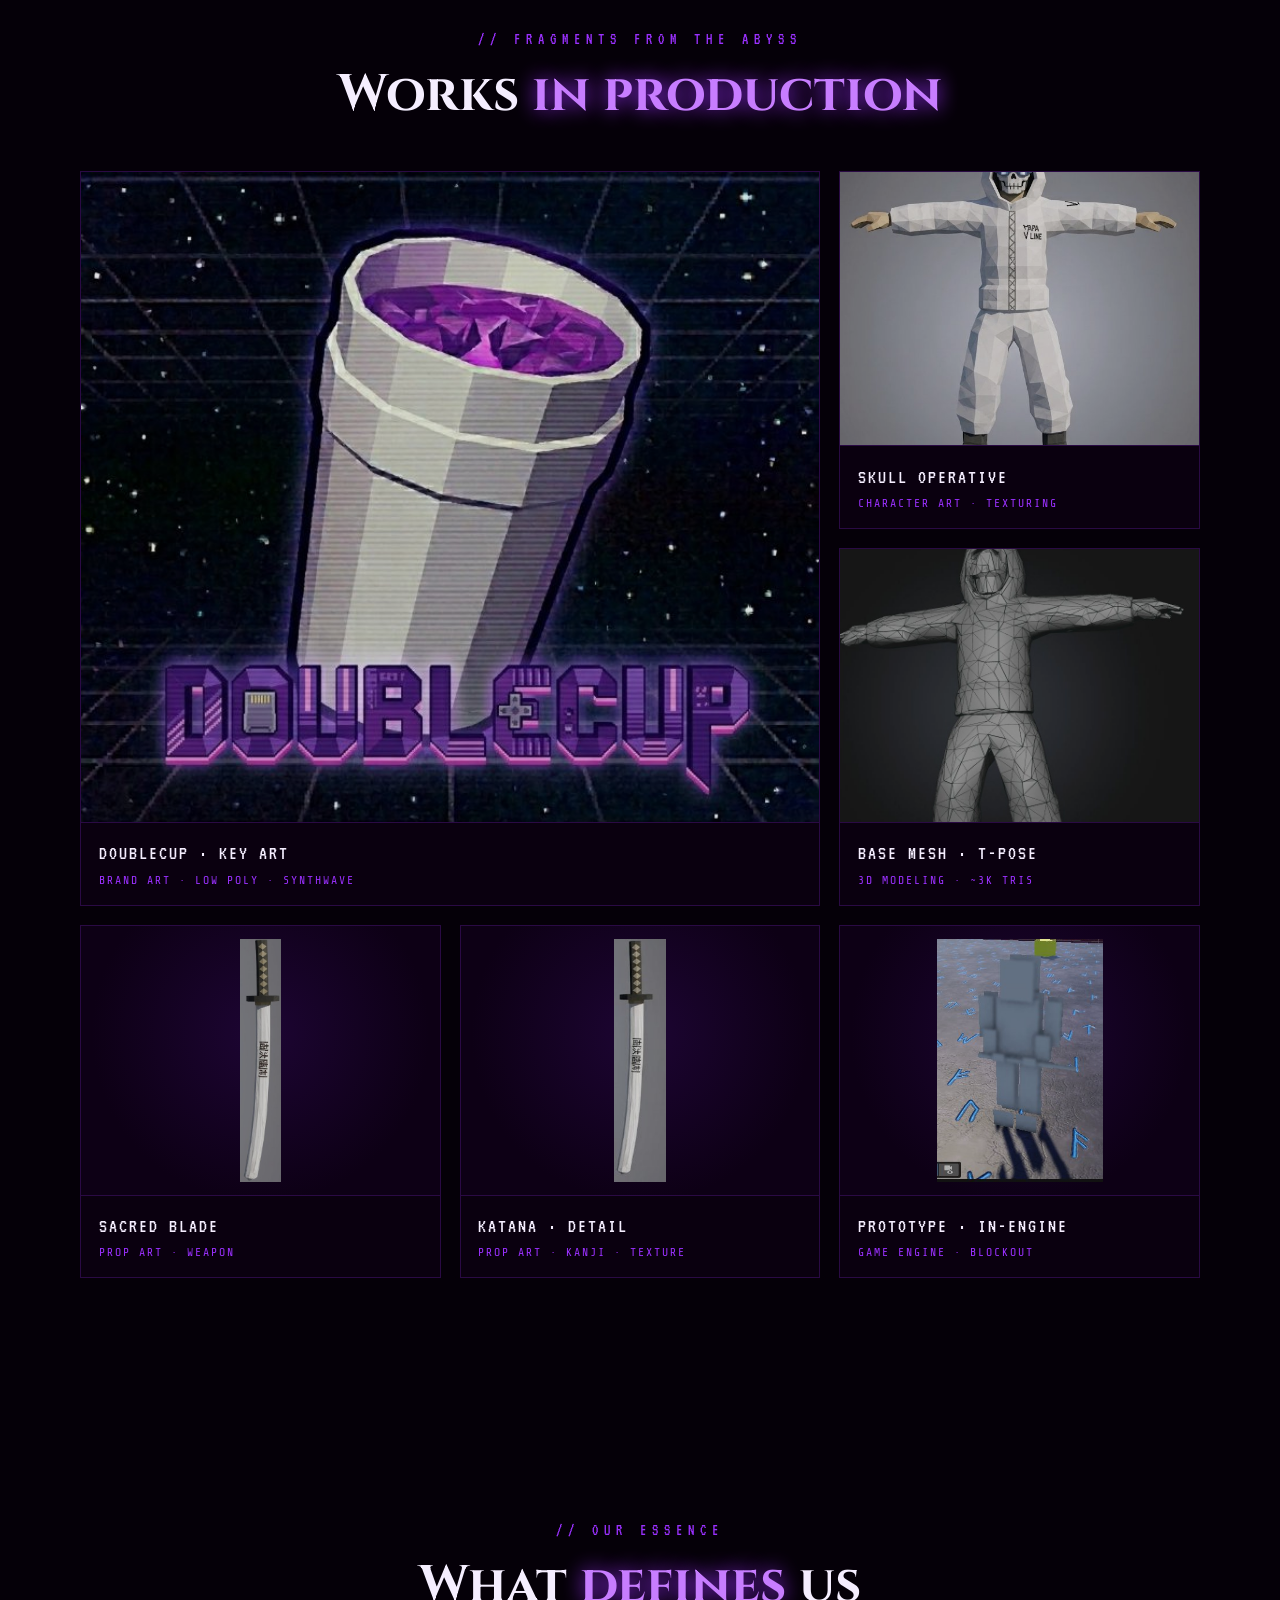
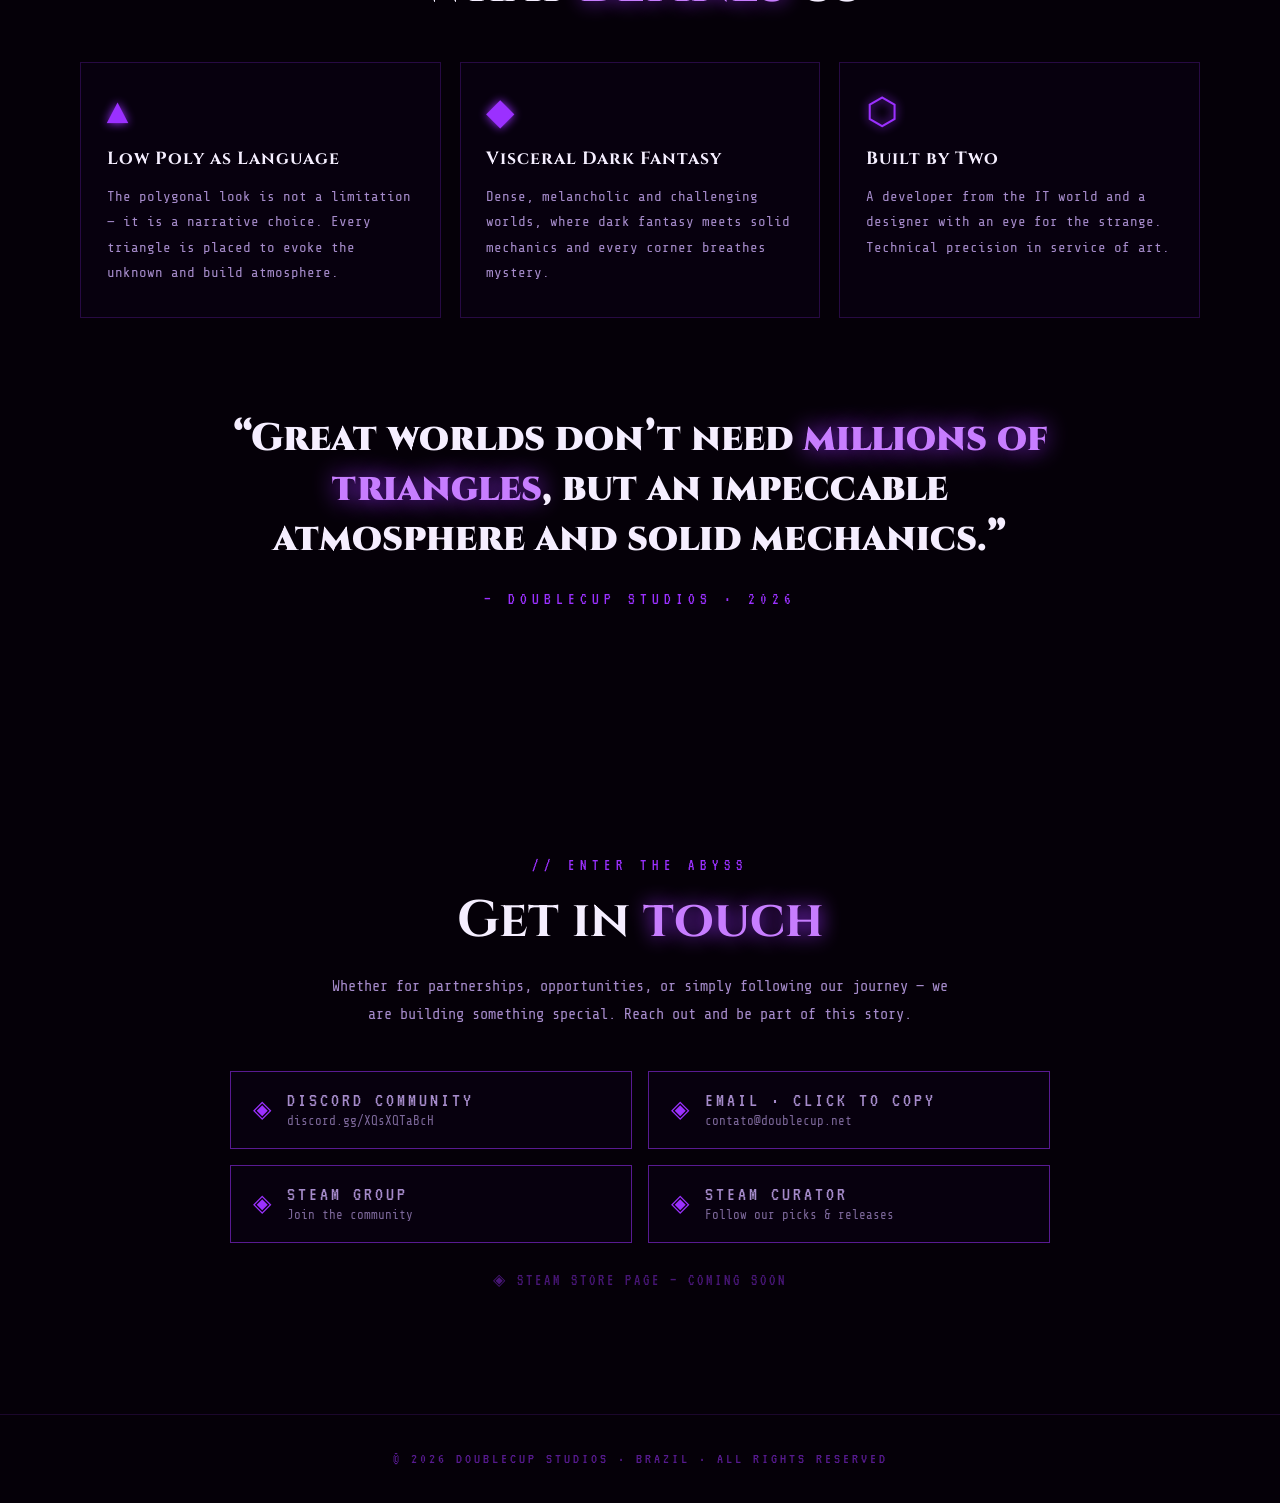
==== commit 1bc7af7b: "Atualização do preview do site para os devlogs" ====
--- a/index.html
+++ b/index.html
@@ -334,7 +334,10 @@
           <span class="chip" id="postCat"></span>
           <span class="chip chip-ghost" id="postVersion" hidden></span>
         </div>
-        <button class="icon-btn" type="button" data-close data-i18n-aria="devlog.close" aria-label="Close">&#x2715;</button>
+        <div class="post-actions">
+          <button class="share-btn" type="button" id="postShare" data-i18n="devlog.share">&#9672; Copy link</button>
+          <button class="icon-btn" type="button" data-close data-i18n-aria="devlog.close" aria-label="Close">&#x2715;</button>
+        </div>
       </header>
       <div class="post-scroll" id="postScroll">
         <h2 class="post-title" id="postTitle"></h2>
--- a/assets/css/styles.css
+++ b/assets/css/styles.css
@@ -381,6 +381,13 @@
 }
 .post-head { display: flex; align-items: center; justify-content: space-between; gap: 1rem; padding: .9rem clamp(1rem, 3vw, 2rem); border-bottom: 1px solid var(--line); }
 .post-meta { display: flex; align-items: center; gap: .7rem; flex-wrap: wrap; }
+.post-actions { display: flex; align-items: center; gap: .4rem; flex-shrink: 0; }
+.share-btn {
+  background: transparent; border: 1px solid var(--line-strong); color: var(--text-muted); cursor: pointer;
+  font-family: var(--font-pixel); font-size: 1.05rem; letter-spacing: 2px; text-transform: uppercase;
+  padding: .3rem .8rem; white-space: nowrap; transition: color .2s, border-color .2s, background .2s;
+}
+.share-btn:hover { color: var(--neon); border-color: var(--neon); background: rgba(61,0,102,.25); }
 .post-meta time { font-family: var(--font-pixel); font-size: 1.35rem; color: var(--neon); letter-spacing: 1px; }
 .post-scroll { overflow-y: auto; overscroll-behavior: contain; padding: clamp(1.2rem, 3vw, 2rem) clamp(1rem, 4vw, 2.6rem) 2rem; }
 .post-title { font-family: var(--font-serif); font-weight: 700; font-size: clamp(1.4rem, 3.4vw, 2.1rem); line-height: 1.2; color: var(--white); margin-bottom: 1.4rem; }
